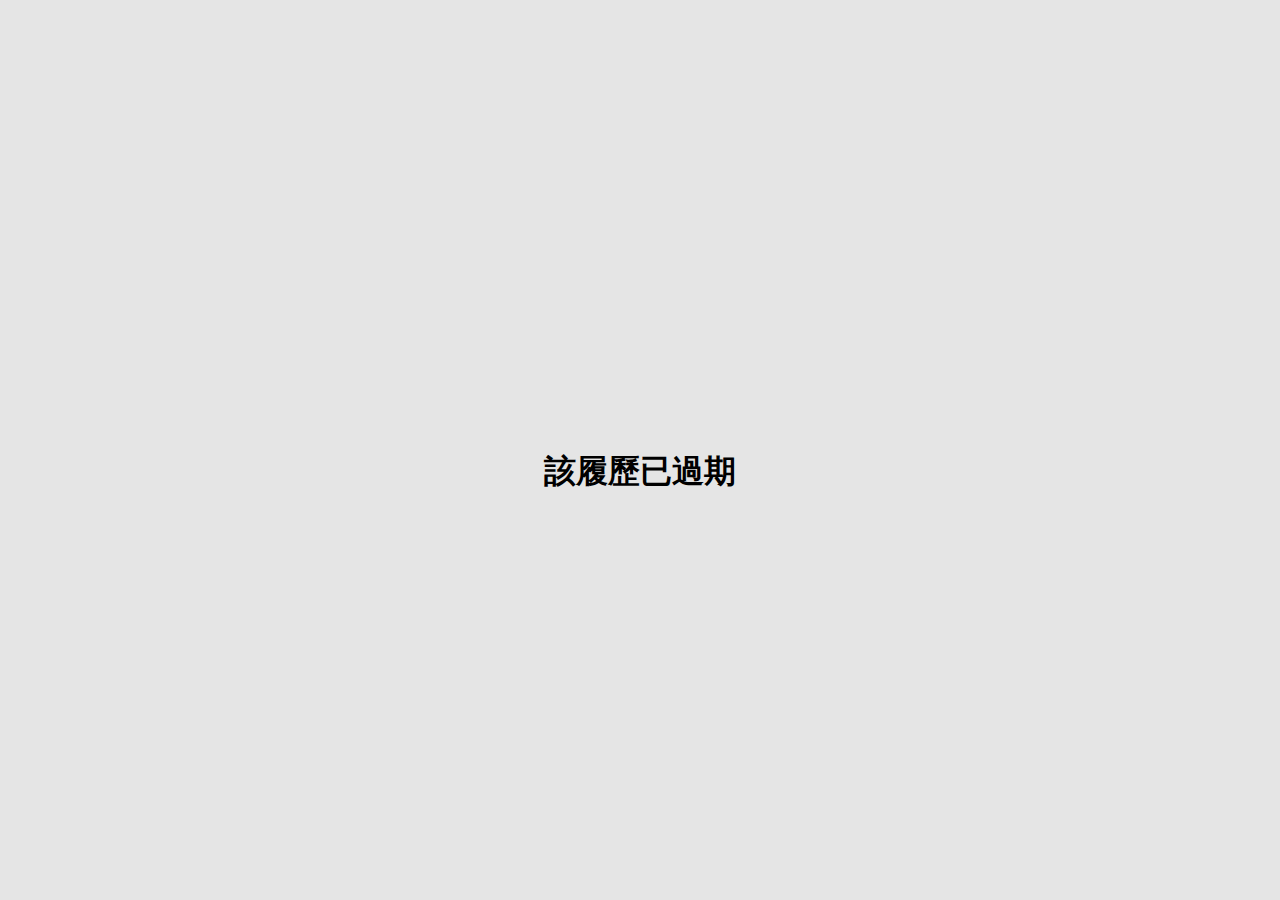
==== index.html @ 114c6b7b "Add files via upload" ====
<!DOCTYPE html>
<html lang="en">
<head>
    <meta charset="UTF-8">
    <meta http-equiv="X-UA-Compatible" content="IE=edge">
    <meta name="viewport" content="width=device-width, initial-scale=1.0">
    <title>該履歷已過期</title>
</head>
<body>
    <div style="position: fixed;width: 100vw;height: 100vh;top: 0;left: 0;background: #e5e5e5;"><h1 style="    position: absolute;
        width: 200px;
        text-align: center;
        top: calc(50% - 21px);
        left: calc(50% - 100px);">該履歷已過期</h1></div>
</body>
</html>
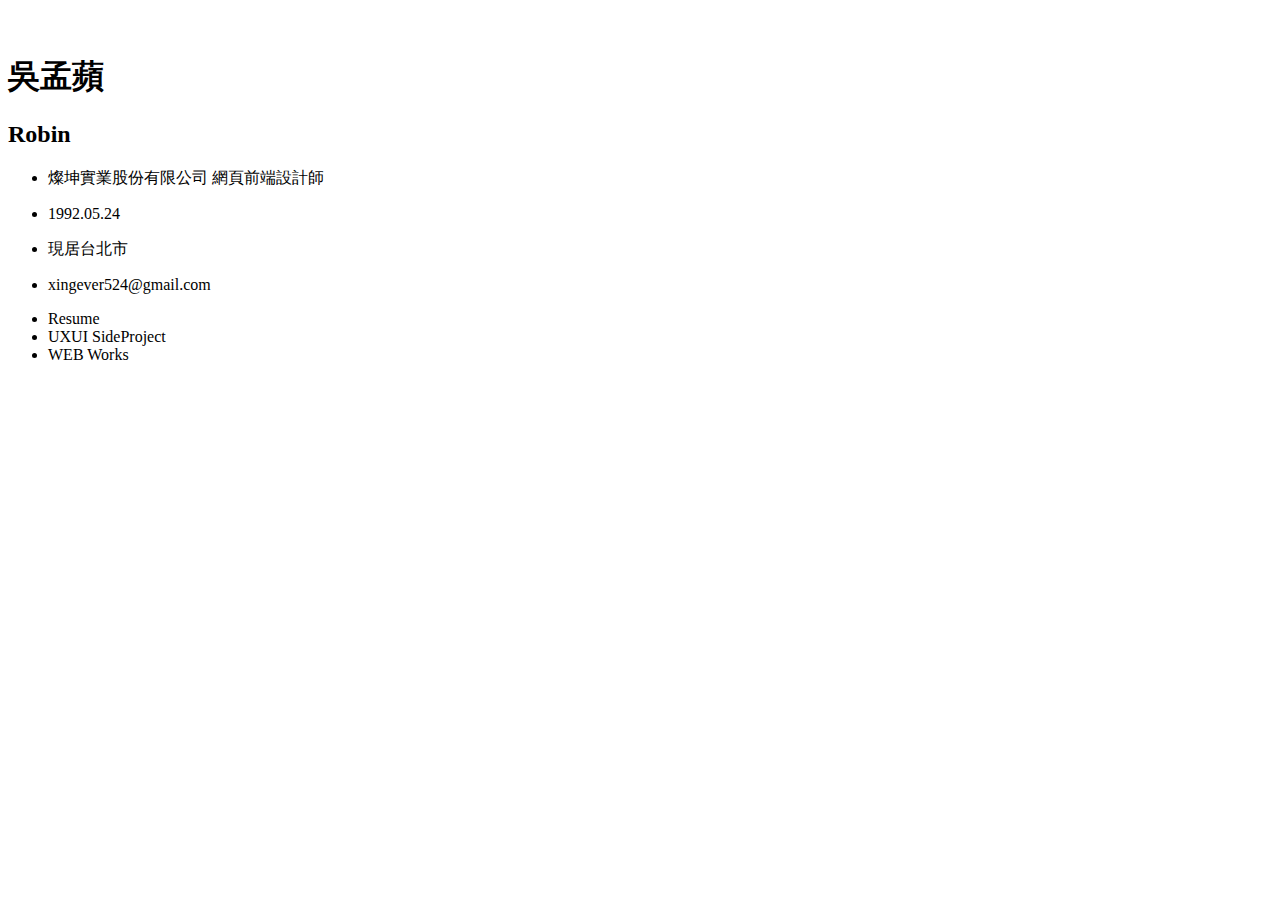
==== commit 9324a6b2: "Add files via upload" ====
--- a/index.html
+++ b/index.html
@@ -1,16 +1,341 @@
 <!DOCTYPE html>
 <html lang="en">
+
 <head>
     <meta charset="UTF-8">
-    <meta http-equiv="X-UA-Compatible" content="IE=edge">
     <meta name="viewport" content="width=device-width, initial-scale=1.0">
-    <title>該履歷已過期</title>
+    <meta http-equiv="X-UA-Compatible" content="ie=edge">
+    <meta name=”format-detection” content=”telephone=no”>
+    <script type="text/javascript" src="https://ajax.googleapis.com/ajax/libs/jquery/1.12.0/jquery.min.js"></script>
+    <script src="https://kit.fontawesome.com/2c6dd29bd1.js" crossorigin="anonymous"></script>
+    <link rel="stylesheet" href="vue-layout-index.css">
+    <title>吳孟蘋-Resume</title>
 </head>
+
 <body>
-    <div style="position: fixed;width: 100vw;height: 100vh;top: 0;left: 0;background: #e5e5e5;"><h1 style="    position: absolute;
-        width: 200px;
-        text-align: center;
-        top: calc(50% - 21px);
-        left: calc(50% - 100px);">該履歷已過期</h1></div>
+    <div id='app'>
+        <div class="event-inside">
+            <div class="content">
+                <div class="self-introduction">
+                    <div class="midwidth">
+                        <div class="mainCover">
+                            <p><img src="1.jpg" alt=""></p>
+                        </div>
+                        <div class="shortInfo">
+                            <h1>吳孟蘋</h1>
+                            <h2>Robin</h2>
+                            <ul>
+                                <li><p>燦坤實業股份有限公司 網頁前端設計師</p></li>
+                                <li><p>1992.05.24</p></li>
+                                <li><p>現居台北市</p></li>
+                                <li><p>xingever524@gmail.com</p></li>
+                            </ul>
+                        </div>
+                    </div>
+                </div>
+                <div class="top-bar">
+                    <div class="midwidth">
+                        <ul class="chooseBar">
+                            <li @click="flash"><router-link :to="{path:'/Resume'}">Resume</router-link></li>
+                            <li @click="flash"><router-link :to="{path:'/UXUI'}">UXUI SideProject</router-link></li>
+                            <li @click="flash"><router-link :to="{path:'/WEB'}">WEB Works</router-link></li>
+                        </ul>
+                    </div>
+                </div>
+                <div class="contents">
+                    <router-view></router-view>
+                </div>
+            </div>
+        </div>
+    </div>
+    <template id="thisisResume">
+        <div>
+            <div class="midwidth">
+                <div class="partOfthese">
+                    <ul>
+                        <li>
+                            <div class="bbox">
+                                
+                                <div class="indside">
+                                    <h3>Work expereinces</h3>
+                                    <ul>
+                                        <li>
+                                            <h4 class="company"><span><i class="fa-solid fa-briefcase"></i></span>燦坤實業股份有限公司</h4>
+                                            <h5>2019~ 網頁前端設計師/在職中</h5>
+                                            <ol>
+                                                <li>實體通路、電商檔期活動頁</li>
+                                                <li>EDM 格式維護</li>
+                                                <li>企業官方網站改版</li>
+                                                <li>部門後台系統提案</li>
+                                            </ol>
+                                        </li>
+                                        <li>
+                                            <h4 class="company"><span><i class="fa-solid fa-briefcase"></i></span>蘋果世界有限公司</h4>
+                                            <h5>2015-2019 前端工程師</h5>
+                                            <ol>
+                                                <li>形象網站:包含多語系網站</li>
+                                                <li>電子商務B2C網站</li>
+                                                <li>線上簽約系統</li>
+                                                <li>套版網站版型製作</li>
+                                                <li>結案維護及續約改版</li>
+                                            </ol>
+                                        </li>
+                                    </ul>
+                                </div>
+                                
+                                <div class="indside second">
+                                    
+                                    <ul>
+                                                           <li><h3>Skills</h3><div class="pie">
+                                            <img src="NBcharts-PIE.png" alt="">
+                                        </div></li>
+                                        <li>
+                                            <h3>Tools</h3>
+                                            <div class="">
+                                                <img src="Frame1.png" alt="">
+                                            </div>
+                                        </li>
+                                    </ul>
+                                    
+                                </div>
+                            </div>
+                        </li>
+                        <li>
+                            <div class="bbox">
+                                
+                                <div class="indside">
+                                    <h3>Education</h3>
+                                    <ul>
+                                        <li>
+                                            <h4 class="company"><span><i class="fa-solid fa-graduation-cap"></i></span>私立崑山科技大學</h4>
+                                            <h5>房地產與開發管理系</h5>
+                                            <ol>
+                                                <li>2011/09-2014/06</li>
+                                            </ol>
+                                        </li>
+                                        <li>
+                                            <h4 class="company"><span><i class="fa-solid fa-school-flag"></i></span>國立勤益科技大學</h4>
+                                            <h5>景觀設計學系</h5>
+                                            <ol>
+                                                <li>2010/09-2011/06</li>
+                                            </ol>
+                                        </li>
+                                        <li>
+                                            <h4 class="company"><span><i class="fa-solid fa-graduation-cap"></i></span>國立臺南大學附屬高級中學</h4>
+                                            <h5>營建科</h5>
+                                            <ol>
+                                                <li>2008/09-2010/06</li>
+                                            </ol>
+                                        </li>
+                                    </ul>
+
+                                </div>
+                                <div class="indside">
+                                    <h3>TOEIC</h3>
+                                    <ul>
+                                        <li>
+                                            <ol>
+                                                <li>2020/09</li>
+                                                <li>
+                                                    745
+                                                </li>
+                                            </ol>
+                                        </li>
+                                    </ul>
+
+                                </div>
+
+                                <div class="indside lear">
+                                    <h3>The Process of Learning</h3>
+                                    <ul>
+                                        <li>
+                                            <ol>
+                                                <li>2022/03</li>
+                                                <li>
+                                                    用戶經驗設計UX方法與介面設計UI實物培訓班
+                                                </li>
+                                            </ol>
+                                            <ol>
+                                                <li>2020/11-2021/09</li>
+                                                <li>
+                                                    壁球課
+                                                </li>
+                                            </ol>
+                                            <ol>
+                                                <li>
+                                                    2020/12
+                                                </li>
+                                                <li>
+                                                    軟體需求塑模與需求規格文件撰寫實務班
+                                                </li>
+                                            </ol>
+                                            <ol>
+                                                <li>
+                                                    2020/11
+                                                </li>
+                                                <li>
+                                                    軟體需求與系統分析實務班
+                                                </li>
+                                            </ol>
+                                            <ol>
+                                                <li>2019/11</li>
+                                                <li>高齡寵物照護課程</li>
+                                            </ol>
+                                            <ol>
+                                                <li>2019/05-2019/09</li>
+                                                <li>跨平台網頁程式設計班</li>
+                                            </ol>
+                                            <ol>
+                                                <li>
+                                                    2014/09-2015/04
+                                                </li>
+                                                <li>網頁設計師訓練班</li>
+                                            </ol>
+                                        </li>
+                                    </ul>
+                                </div>
+                            </div>
+                        </li>
+                    </ul>
+                    
+                </div>
+            </div>
+        </div>
+    </template>
+    <template id="thisisUXUI">
+        <div>
+            <div class="midwidth">
+                <ol class="bookmark">
+                    <li><p class="goTo1">主題探索</p></li>
+                    <li><p class="goTo2">前期研究</p></li>
+                    <li><p class="goTo3">概念提取</p></li>
+                    <li><p class="goTo4">設計階段</p></li>
+                </ol>
+    
+                <div class="ahrefstep1"><img src="uxui/1.png" alt=""></div>
+                <div><img src="uxui/2.png" alt=""></div>
+                <div><img src="uxui/3.png" alt=""></div>
+                <div class="ahrefstep2"><img src="uxui/4.png" alt=""></div>
+                <div><img src="uxui/5.png" alt=""></div>
+                <div><img src="uxui/6.png" alt=""></div>
+                <div><img src="uxui/7.png" alt=""></div>
+                <div><img src="uxui/8.png" alt=""></div>
+                <div class="ahrefstep3"><img src="uxui/9.png" alt=""></div>
+                <div><img src="uxui/10.png" alt=""></div>
+                <div><img src="uxui/11.png" alt=""></div>
+                <div><img src="uxui/12.png" alt=""></div>
+                <div class="ahrefstep4"><img src="uxui/13.png" alt=""></div>
+                <div><img src="uxui/14.png" alt=""></div>
+                <div><img src="uxui/15.png" alt=""></div>
+                <div class="gifbox"><img src="uxui/16.png" alt="">
+                    <span id="opendd"><i class="fa-solid fa-circle-play"></i></span>
+                    <b class="closegifplay"><i class="fa-solid fa-xmark"></i></b>
+                    <div class="gifplay">
+                    </div>
+                </div>
+                <div><img src="uxui/17.png" alt=""></div>
+                <div><img src="uxui/18.png" alt=""></div>
+                <div><img src="uxui/19.png" alt=""></div>
+                <div><img src="uxui/20.png" alt=""></div>
+            </div>
+        </div>
+    </template>
+    <template id="thisisWeb">
+        <div>
+            <div class="midwidth">
+                <div class="worklist">
+                    <div class="boz">
+                        <div class="cover">
+                            <img src="web/4.jpg" alt="">
+                        </div>
+                        <div class="info">
+                            <h3>
+                                <b>燦坤新服務性商品活動頁</b>
+                            </h3>
+                            <p class="incharge">
+                                <span><i class="fa-solid fa-briefcase"></i></span> Front-end design
+                            </p>
+                            <p class="date">
+                                <span><i class="fa-solid fa-calendar-day"></i></span> 2022/03
+                            </p>
+                            <p class="link">
+                                <a href="https://events.tk3c.com/events_net/events_net/bobeecare_2022/index2.html" target="_blank"><i class="fa-solid fa-link"></i> 前往頁面</a>
+                            </p>
+
+                        </div>
+
+                    </div>
+                    <div class="boz">
+                        <div class="cover">
+                            <img src="web/1.jpg" alt="">
+                        </div>
+                        <div class="info">
+                            <h3>
+                                <b>燦坤門市檔期活動頁</b>
+                            </h3>
+                            <p class="incharge">
+                                <span><i class="fa-solid fa-briefcase"></i></span> Front-end design
+                            </p>
+                            <p class="date">
+                                <span><i class="fa-solid fa-calendar-day"></i></span> 2022/01
+                            </p>
+                            <p class="link">
+                                <a href="https://events.tk3c.com/events_net/events_net/tk3cvip_202201/index-pre.html" target="_blank"><i class="fa-solid fa-link"></i> 前往頁面</a>
+                            </p>
+    
+    
+                        </div>
+                    </div>
+                    <div class="boz">
+                        <div class="cover">
+                            <img src="web/2.png" alt="">
+                        </div>
+                        <div class="info">
+                            <h3>
+                                <b>燦坤電商檔期活動頁</b>
+                            </h3>
+                            <p class="incharge">
+                                <span><i class="fa-solid fa-briefcase"></i></span> Front-end design
+                            </p>
+                            <p class="date">
+                                <span><i class="fa-solid fa-calendar-day"></i></span> 2020/01
+                            </p>
+                            <p class="link">
+                                <a href="https://events.tk3c.com/events_net/events_net/202001tk3c_vip/" target="_blank"><i class="fa-solid fa-link"></i> 前往頁面</a>
+                            </p>
+    
+                        </div>
+                    </div>
+                    <div class="boz">
+                        <div class="cover">
+                            <img src="web/3.png" alt="">
+                        </div>
+                        <div class="info">
+                            <h3>
+                                <b>成功大學醫學院附設醫院小兒部</b>
+                            </h3>
+                            <p class="incharge">
+                                <span><i class="fa-solid fa-briefcase"></i></span> Front-end design
+                            </p>
+                            <p class="date">
+                                <span><i class="fa-solid fa-calendar-day"></i></span> 2017/07-2017/10
+                            </p>
+                            <p class="link">
+                                <a href="https://xn--f5qt4q1pcv5i2k7ax53ao5g.i-web.com.tw/" target="_blank"><i class="fa-solid fa-link"></i> 前往網站</a>
+                            </p>
+    
+                        </div>
+                    </div>
+                </div>    
+            </div>
+        </div>
+    </template>
+
+    <script src="https://cdn.jsdelivr.net/npm/vue@2.6.14/dist/vue.js"></script>
+    <script src="https://cdnjs.cloudflare.com/ajax/libs/vue-router/3.0.1/vue-router.js"></script>
+    <script src="https://unpkg.com/axios/dist/axios.min.js"></script>
+    <script src="https://unpkg.com/masonry-layout@4/dist/masonry.pkgd.min.js"></script>
+    <script src="fixedTopBar.js"></script> 
 </body>
+
 </html>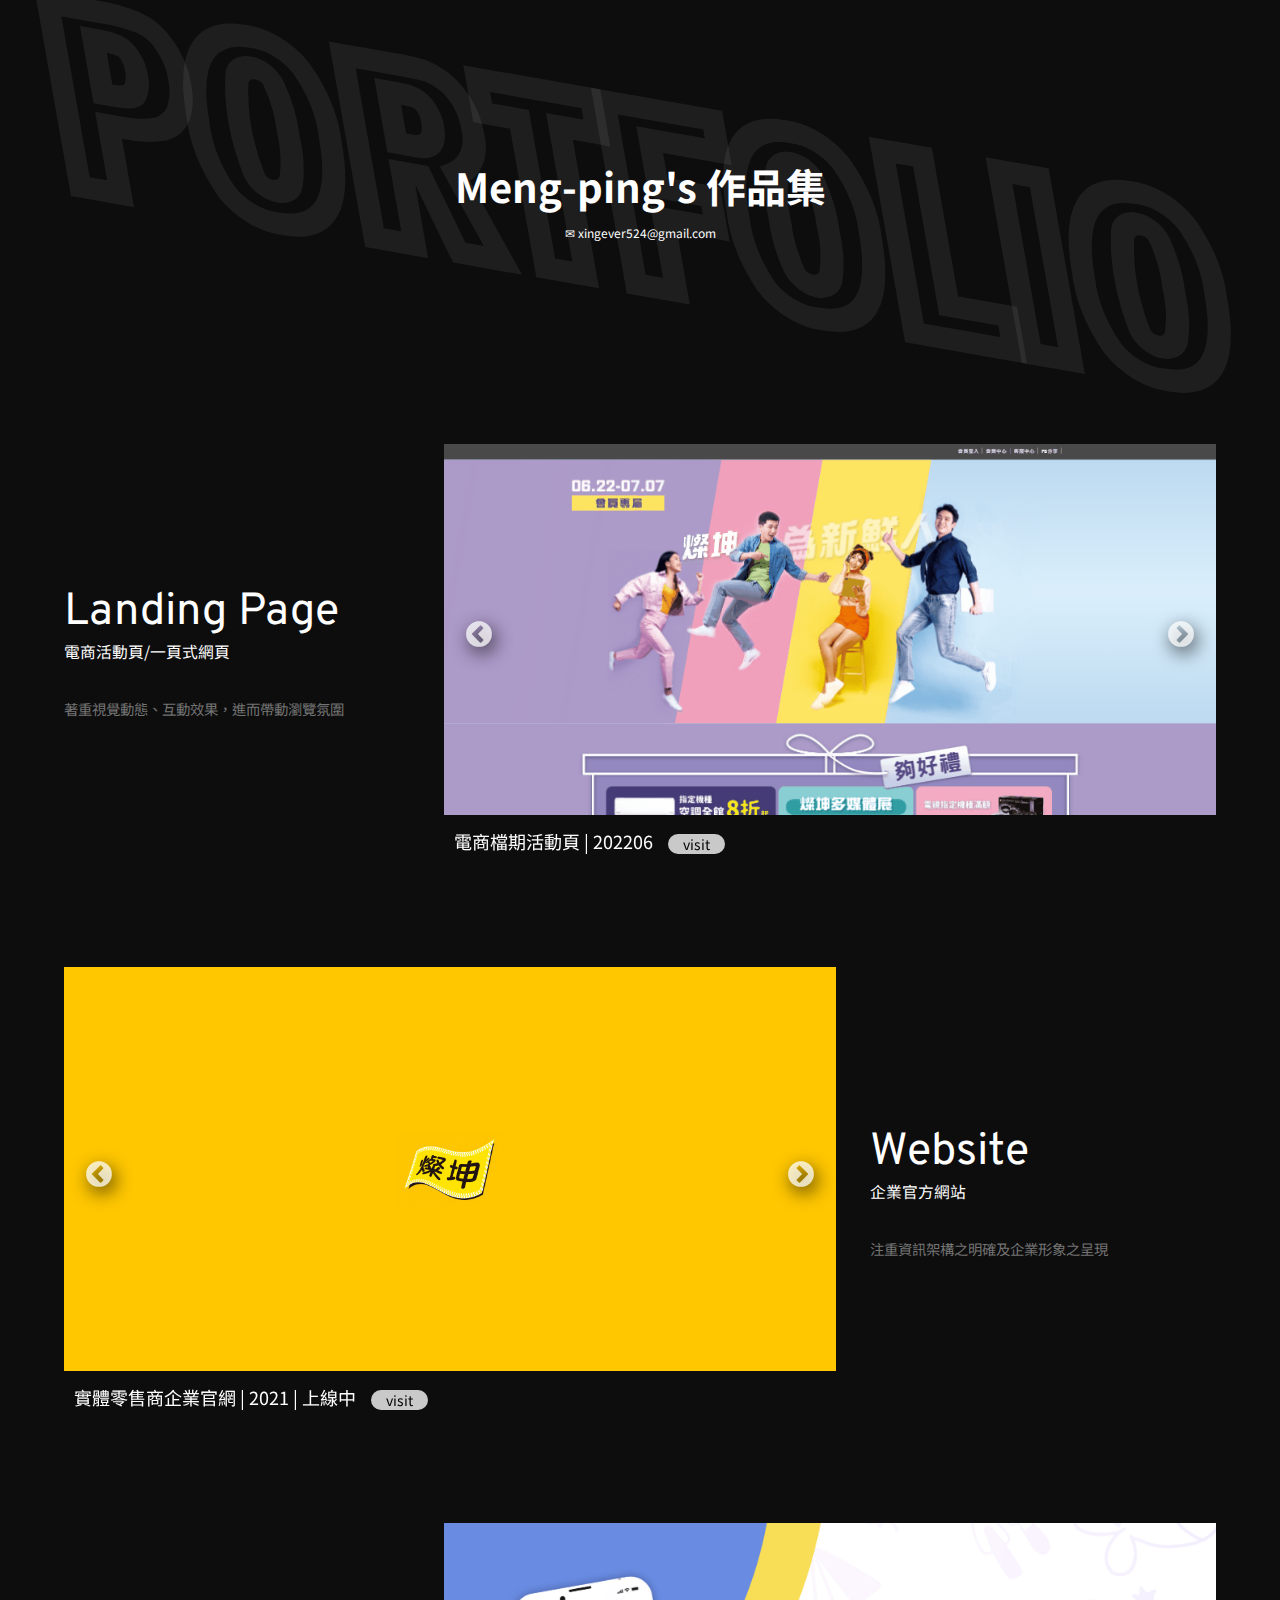
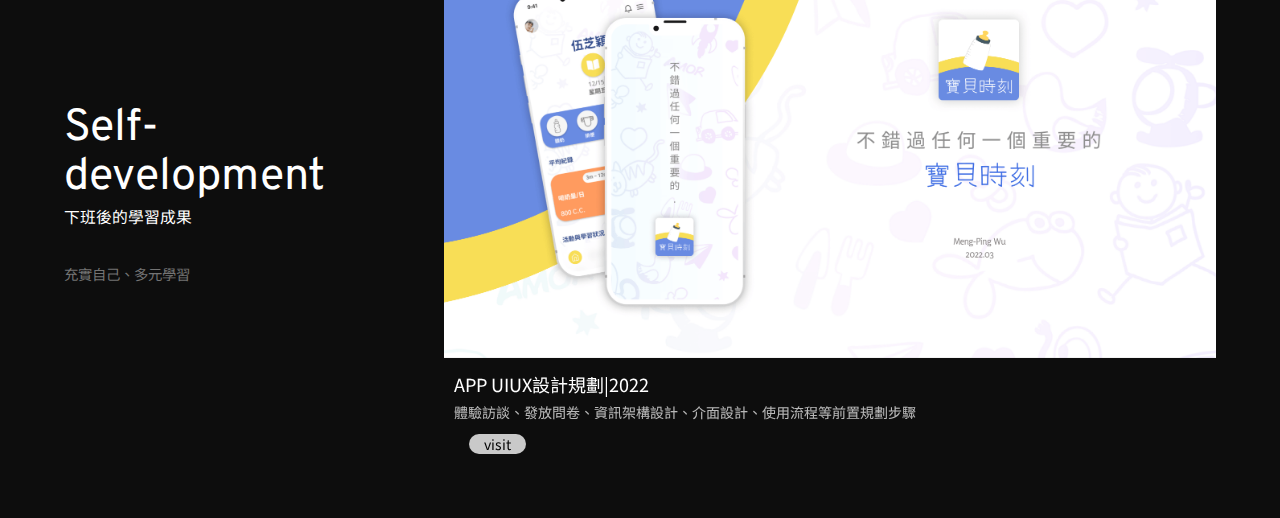
==== commit 3fee6025: "Add files via upload" ====
--- a/index.html
+++ b/index.html
@@ -3,339 +3,152 @@
 
 <head>
     <meta charset="UTF-8">
+    <meta http-equiv="X-UA-Compatible" content="IE=edge">
     <meta name="viewport" content="width=device-width, initial-scale=1.0">
-    <meta http-equiv="X-UA-Compatible" content="ie=edge">
-    <meta name=”format-detection” content=”telephone=no”>
+    <meta name="robots" content="noindex">
+    <title>吳孟蘋作品集</title>
     <script type="text/javascript" src="https://ajax.googleapis.com/ajax/libs/jquery/1.12.0/jquery.min.js"></script>
-    <script src="https://kit.fontawesome.com/2c6dd29bd1.js" crossorigin="anonymous"></script>
-    <link rel="stylesheet" href="vue-layout-index.css">
-    <title>吳孟蘋-Resume</title>
+    <link href="slick/slick.css" rel="stylesheet" type="text/css" />
+    <link href="slick/slick-theme.css" rel="stylesheet" type="text/css" />
+    <link rel="stylesheet" href="css.css">
+    <script type="text/javascript" src="slick/slick.min.js"></script>
 </head>
 
 <body>
-    <div id='app'>
-        <div class="event-inside">
-            <div class="content">
-                <div class="self-introduction">
-                    <div class="midwidth">
-                        <div class="mainCover">
-                            <p><img src="1.jpg" alt=""></p>
-                        </div>
-                        <div class="shortInfo">
-                            <h1>吳孟蘋</h1>
-                            <h2>Robin</h2>
-                            <ul>
-                                <li><p>燦坤實業股份有限公司 網頁前端設計師</p></li>
-                                <li><p>1992.05.24</p></li>
-                                <li><p>現居台北市</p></li>
-                                <li><p>xingever524@gmail.com</p></li>
-                            </ul>
+    <div class="wrapper">
+        <div class="top">
+            <div class="centerWidth">
+                <h1>
+                    <svg id="portfolio" data-name="portfolio" xmlns="http://www.w3.org/2000/svg" viewBox="0 0 50.41 8.24"><title>portfolio</title><path d="M408.24,800.62h2.31a6.1,6.1,0,0,1,1.62.17,1.73,1.73,0,0,1,1,.8,2.8,2.8,0,0,1,.39,1.53,3,3,0,0,1-.31,1.45,1.86,1.86,0,0,1-.88.83,4.32,4.32,0,0,1-1.72.26H410v3h-1.76Zm1.76,1.29v2.38h.55c.48,0,.79-.12.92-.34a1.6,1.6,0,0,0,.21-.87,1.44,1.44,0,0,0-.16-.73.75.75,0,0,0-.37-.36,1.93,1.93,0,0,0-.6-.08Z" transform="translate(-408.24 -800.49)"/><path d="M419.9,804.61q0,4.13-2.9,4.13a2.49,2.49,0,0,1-2.18-1,5.37,5.37,0,0,1-.73-3.08c0-2.74,1-4.12,2.9-4.12a2.48,2.48,0,0,1,2.16,1A5.2,5.2,0,0,1,419.9,804.61Zm-1.85,0a5.86,5.86,0,0,0-.26-2.15.82.82,0,0,0-.8-.54.84.84,0,0,0-.8.54,9.33,9.33,0,0,0,0,4.29.84.84,0,0,0,.8.56.85.85,0,0,0,.8-.53A5.92,5.92,0,0,0,418.05,804.61Z" transform="translate(-408.24 -800.49)"/><path d="M421.12,800.62h2.52a8,8,0,0,1,1.12.06,1.94,1.94,0,0,1,.79.37,2,2,0,0,1,.62.81,2.81,2.81,0,0,1,.23,1.15,2.2,2.2,0,0,1-1.13,2.11l1.47,3.5h-1.91l-1.07-3.17h-.88v3.17h-1.76Zm1.76,1.29v2.25h.77c.69,0,1-.39,1-1.16a1.28,1.28,0,0,0-.15-.65.84.84,0,0,0-.35-.35,1.58,1.58,0,0,0-.6-.09Z" transform="translate(-408.24 -800.49)"/><path d="M427,800.62h5v1.5h-1.64v6.5h-1.75v-6.5H427Z" transform="translate(-408.24 -800.49)"/><path d="M432.59,800.62h4.74V802h-3v2.09h2.3v1.37h-2.3v3.17h-1.76Z" transform="translate(-408.24 -800.49)"/><path d="M443.53,804.61q0,4.13-2.9,4.13a2.49,2.49,0,0,1-2.18-1,5.45,5.45,0,0,1-.73-3.08c0-2.74,1-4.12,2.9-4.12a2.48,2.48,0,0,1,2.16,1A5.2,5.2,0,0,1,443.53,804.61Zm-1.85,0a5.86,5.86,0,0,0-.26-2.15.86.86,0,0,0-1.59,0,5.86,5.86,0,0,0-.26,2.15,6.18,6.18,0,0,0,.25,2.14.86.86,0,0,0,1.6,0A5.92,5.92,0,0,0,441.68,804.61Z" transform="translate(-408.24 -800.49)"/><path d="M444.75,800.62h1.76v6.5h2.58v1.5h-4.34Z" transform="translate(-408.24 -800.49)"/><path d="M449.86,800.62h1.76v8h-1.76Z" transform="translate(-408.24 -800.49)"/><path d="M458.65,804.61q0,4.13-2.9,4.13a2.47,2.47,0,0,1-2.17-1,5.36,5.36,0,0,1-.74-3.08c0-2.74,1-4.12,2.91-4.12a2.51,2.51,0,0,1,2.16,1A5.28,5.28,0,0,1,458.65,804.61Zm-1.85,0a5.93,5.93,0,0,0-.25-2.15.84.84,0,0,0-.8-.54.83.83,0,0,0-.8.54,9.33,9.33,0,0,0,0,4.29.85.85,0,0,0,1.59,0A5.92,5.92,0,0,0,456.8,804.61Z" transform="translate(-408.24 -800.49)"/></svg>
+                </h1>
+                <h2>Meng-ping's 作品集<span>✉ xingever524@gmail.com</span>
+                </h2>
+            </div>
+        </div>
+        <div class="works">
+            <section>
+                <div class="centerWidth">
+                    <div class="left">
+                        <h2>
+                            Landing Page
+                            <span>電商活動頁/一頁式網頁</span>
+                        </h2>
+                        <h3>著重視覺動態、互動效果，進而帶動瀏覽氛圍</h3>
+                    </div>
+                    <div class="right">
+                        <div class="inside">
+                            <div class="showshoe">
+                                <div>
+                                    <div class="box">
+                                        <p><img src="screenshot/20220622.gif" alt=""></p>
+                                        <p><a href="https://events.tk3c.com/events_net/events_net/new2022_graduate06/index2.html" target="_blank">電商檔期活動頁 | 202206</a></p>
+                                    </div>
+                                </div>
+                                <div>
+                                    <div class="box">
+                                        <p><img src="screenshot/20220707.gif" alt="https://events.tk3c.com/events_net/events_net/202207-kcoin/index-pre.html" target="_blank"></p>
+                                        <p><a href="">行銷活動 Landing Page | 202207</a></p>
+                                    </div>
+                                </div>
+                                <div>
+                                    <div class="box">
+                                        <p><img src="screenshot/20220715.gif" alt=""></p>
+                                        <p><a href="https://events.tk3c.com/events_net/tk3c_creditcard/index.html" target="_blank">行銷活動 Landing Page | 202207</a></p>
+                                    </div>
+                                </div>
+                                <div>
+                                    <div class="box">
+                                        <p><img src="screenshot/20220801.gif" alt=""></p>
+                                        <p><a href="https://events.tk3c.com/events_net/events_net/eeb48578psoberac/zrMX9du6/index-pre2.html" target="_blank">電商檔期活動頁 | 202207</a></p>
+                                    </div>
+                                </div>
+                                <div>
+                                    <div class="box">
+                                        <p><img src="screenshot/20220815.gif" alt=""></p>
+                                        <p><a href="https://events.tk3c.com/events_net/events_net/ji4858u7pshang/DP3C44dA/index-pre2.html" target="_blank">電商檔期活動頁 | 202208</a></p>
+                                    </div>
+                                </div>
+                            </div>
                         </div>
                     </div>
                 </div>
-                <div class="top-bar">
-                    <div class="midwidth">
-                        <ul class="chooseBar">
-                            <li @click="flash"><router-link :to="{path:'/Resume'}">Resume</router-link></li>
-                            <li @click="flash"><router-link :to="{path:'/UXUI'}">UXUI SideProject</router-link></li>
-                            <li @click="flash"><router-link :to="{path:'/WEB'}">WEB Works</router-link></li>
-                        </ul>
+            </section>
+            <section>
+                <div class="centerWidth">
+                    <div class="left">
+                        <h2>
+                            Website
+                            <span>企業官方網站</span>
+                        </h2>
+                        <h3>注重資訊架構之明確及企業形象之呈現</h3>
+                    </div>
+                    <div class="right">
+                        <div class="inside">
+                            <div class="inside">
+                                <div class="showshoe">
+                                    <div>
+                                        <div class="box">
+                                            <p><img src="screenshot/tkc.jpg" alt=""></p>
+                                            <p><a href="https://www.tsannkuen.com/" target="_blank">實體零售商企業官網 | 2021 | 上線中</a></p>
+                                        </div>
+                                    </div>
+                                    <div>
+                                        <div class="box">
+                                            <p><img src="screenshot/tkc3.jpg" alt=""></p>
+                                            <p><a href="https://allseasons.com.tw/" target="_blank">房地產代銷商網站 | 2018 | 上線中</a></p>
+                                        </div>
+                                    </div>
+                                    <div>
+                                        <div class="box">
+                                            <p><img src="screenshot/tkc2.jpg" alt=""></p>
+                                            <p><a href="http://ped.hosp.ncku.edu.tw/" target="_blank">醫院小兒科網站 | 2017 | 上線中</a></p>
+                                        </div>
+                                    </div>
+                                </div>
+                            </div>
+                        </div>
                     </div>
                 </div>
-                <div class="contents">
-                    <router-view></router-view>
+            </section>
+            <section>
+                <div class="centerWidth">
+                    <div class="left">
+                        <h2>
+                            Self-development
+                            <span>下班後的學習成果</span>
+                        </h2>
+                        <h3>充實自己、多元學習</h3>
+                    </div>
+                    <div class="right">
+                        <div class="inside">
+                            
+                            <div class="showshoe">
+                                <div>
+                                    <div class="box">
+                                        <p><img src="uxui/1.png" alt=""></p>
+                                        <p><a href="" target="_blank">APP UIUX設計規劃|2022<span>體驗訪談、發放問卷、資訊架構設計、介面設計、使用流程等前置規劃步驟</span></a>
+                                        </p>
+                                    </div>
+                                </div>
+                            </div>
+                        </div>
+                    </div>
                 </div>
-            </div>
+            </section>
         </div>
     </div>
-    <template id="thisisResume">
-        <div>
-            <div class="midwidth">
-                <div class="partOfthese">
-                    <ul>
-                        <li>
-                            <div class="bbox">
-                                
-                                <div class="indside">
-                                    <h3>Work expereinces</h3>
-                                    <ul>
-                                        <li>
-                                            <h4 class="company"><span><i class="fa-solid fa-briefcase"></i></span>燦坤實業股份有限公司</h4>
-                                            <h5>2019~ 網頁前端設計師/在職中</h5>
-                                            <ol>
-                                                <li>實體通路、電商檔期活動頁</li>
-                                                <li>EDM 格式維護</li>
-                                                <li>企業官方網站改版</li>
-                                                <li>部門後台系統提案</li>
-                                            </ol>
-                                        </li>
-                                        <li>
-                                            <h4 class="company"><span><i class="fa-solid fa-briefcase"></i></span>蘋果世界有限公司</h4>
-                                            <h5>2015-2019 前端工程師</h5>
-                                            <ol>
-                                                <li>形象網站:包含多語系網站</li>
-                                                <li>電子商務B2C網站</li>
-                                                <li>線上簽約系統</li>
-                                                <li>套版網站版型製作</li>
-                                                <li>結案維護及續約改版</li>
-                                            </ol>
-                                        </li>
-                                    </ul>
-                                </div>
-                                
-                                <div class="indside second">
-                                    
-                                    <ul>
-                                                           <li><h3>Skills</h3><div class="pie">
-                                            <img src="NBcharts-PIE.png" alt="">
-                                        </div></li>
-                                        <li>
-                                            <h3>Tools</h3>
-                                            <div class="">
-                                                <img src="Frame1.png" alt="">
-                                            </div>
-                                        </li>
-                                    </ul>
-                                    
-                                </div>
-                            </div>
-                        </li>
-                        <li>
-                            <div class="bbox">
-                                
-                                <div class="indside">
-                                    <h3>Education</h3>
-                                    <ul>
-                                        <li>
-                                            <h4 class="company"><span><i class="fa-solid fa-graduation-cap"></i></span>私立崑山科技大學</h4>
-                                            <h5>房地產與開發管理系</h5>
-                                            <ol>
-                                                <li>2011/09-2014/06</li>
-                                            </ol>
-                                        </li>
-                                        <li>
-                                            <h4 class="company"><span><i class="fa-solid fa-school-flag"></i></span>國立勤益科技大學</h4>
-                                            <h5>景觀設計學系</h5>
-                                            <ol>
-                                                <li>2010/09-2011/06</li>
-                                            </ol>
-                                        </li>
-                                        <li>
-                                            <h4 class="company"><span><i class="fa-solid fa-graduation-cap"></i></span>國立臺南大學附屬高級中學</h4>
-                                            <h5>營建科</h5>
-                                            <ol>
-                                                <li>2008/09-2010/06</li>
-                                            </ol>
-                                        </li>
-                                    </ul>
-
-                                </div>
-                                <div class="indside">
-                                    <h3>TOEIC</h3>
-                                    <ul>
-                                        <li>
-                                            <ol>
-                                                <li>2020/09</li>
-                                                <li>
-                                                    745
-                                                </li>
-                                            </ol>
-                                        </li>
-                                    </ul>
-
-                                </div>
-
-                                <div class="indside lear">
-                                    <h3>The Process of Learning</h3>
-                                    <ul>
-                                        <li>
-                                            <ol>
-                                                <li>2022/03</li>
-                                                <li>
-                                                    用戶經驗設計UX方法與介面設計UI實物培訓班
-                                                </li>
-                                            </ol>
-                                            <ol>
-                                                <li>2020/11-2021/09</li>
-                                                <li>
-                                                    壁球課
-                                                </li>
-                                            </ol>
-                                            <ol>
-                                                <li>
-                                                    2020/12
-                                                </li>
-                                                <li>
-                                                    軟體需求塑模與需求規格文件撰寫實務班
-                                                </li>
-                                            </ol>
-                                            <ol>
-                                                <li>
-                                                    2020/11
-                                                </li>
-                                                <li>
-                                                    軟體需求與系統分析實務班
-                                                </li>
-                                            </ol>
-                                            <ol>
-                                                <li>2019/11</li>
-                                                <li>高齡寵物照護課程</li>
-                                            </ol>
-                                            <ol>
-                                                <li>2019/05-2019/09</li>
-                                                <li>跨平台網頁程式設計班</li>
-                                            </ol>
-                                            <ol>
-                                                <li>
-                                                    2014/09-2015/04
-                                                </li>
-                                                <li>網頁設計師訓練班</li>
-                                            </ol>
-                                        </li>
-                                    </ul>
-                                </div>
-                            </div>
-                        </li>
-                    </ul>
-                    
-                </div>
-            </div>
-        </div>
-    </template>
-    <template id="thisisUXUI">
-        <div>
-            <div class="midwidth">
-                <ol class="bookmark">
-                    <li><p class="goTo1">主題探索</p></li>
-                    <li><p class="goTo2">前期研究</p></li>
-                    <li><p class="goTo3">概念提取</p></li>
-                    <li><p class="goTo4">設計階段</p></li>
-                </ol>
-    
-                <div class="ahrefstep1"><img src="uxui/1.png" alt=""></div>
-                <div><img src="uxui/2.png" alt=""></div>
-                <div><img src="uxui/3.png" alt=""></div>
-                <div class="ahrefstep2"><img src="uxui/4.png" alt=""></div>
-                <div><img src="uxui/5.png" alt=""></div>
-                <div><img src="uxui/6.png" alt=""></div>
-                <div><img src="uxui/7.png" alt=""></div>
-                <div><img src="uxui/8.png" alt=""></div>
-                <div class="ahrefstep3"><img src="uxui/9.png" alt=""></div>
-                <div><img src="uxui/10.png" alt=""></div>
-                <div><img src="uxui/11.png" alt=""></div>
-                <div><img src="uxui/12.png" alt=""></div>
-                <div class="ahrefstep4"><img src="uxui/13.png" alt=""></div>
-                <div><img src="uxui/14.png" alt=""></div>
-                <div><img src="uxui/15.png" alt=""></div>
-                <div class="gifbox"><img src="uxui/16.png" alt="">
-                    <span id="opendd"><i class="fa-solid fa-circle-play"></i></span>
-                    <b class="closegifplay"><i class="fa-solid fa-xmark"></i></b>
-                    <div class="gifplay">
-                    </div>
-                </div>
-                <div><img src="uxui/17.png" alt=""></div>
-                <div><img src="uxui/18.png" alt=""></div>
-                <div><img src="uxui/19.png" alt=""></div>
-                <div><img src="uxui/20.png" alt=""></div>
-            </div>
-        </div>
-    </template>
-    <template id="thisisWeb">
-        <div>
-            <div class="midwidth">
-                <div class="worklist">
-                    <div class="boz">
-                        <div class="cover">
-                            <img src="web/4.jpg" alt="">
-                        </div>
-                        <div class="info">
-                            <h3>
-                                <b>燦坤新服務性商品活動頁</b>
-                            </h3>
-                            <p class="incharge">
-                                <span><i class="fa-solid fa-briefcase"></i></span> Front-end design
-                            </p>
-                            <p class="date">
-                                <span><i class="fa-solid fa-calendar-day"></i></span> 2022/03
-                            </p>
-                            <p class="link">
-                                <a href="https://events.tk3c.com/events_net/events_net/bobeecare_2022/index2.html" target="_blank"><i class="fa-solid fa-link"></i> 前往頁面</a>
-                            </p>
-
-                        </div>
-
-                    </div>
-                    <div class="boz">
-                        <div class="cover">
-                            <img src="web/1.jpg" alt="">
-                        </div>
-                        <div class="info">
-                            <h3>
-                                <b>燦坤門市檔期活動頁</b>
-                            </h3>
-                            <p class="incharge">
-                                <span><i class="fa-solid fa-briefcase"></i></span> Front-end design
-                            </p>
-                            <p class="date">
-                                <span><i class="fa-solid fa-calendar-day"></i></span> 2022/01
-                            </p>
-                            <p class="link">
-                                <a href="https://events.tk3c.com/events_net/events_net/tk3cvip_202201/index-pre.html" target="_blank"><i class="fa-solid fa-link"></i> 前往頁面</a>
-                            </p>
-    
-    
-                        </div>
-                    </div>
-                    <div class="boz">
-                        <div class="cover">
-                            <img src="web/2.png" alt="">
-                        </div>
-                        <div class="info">
-                            <h3>
-                                <b>燦坤電商檔期活動頁</b>
-                            </h3>
-                            <p class="incharge">
-                                <span><i class="fa-solid fa-briefcase"></i></span> Front-end design
-                            </p>
-                            <p class="date">
-                                <span><i class="fa-solid fa-calendar-day"></i></span> 2020/01
-                            </p>
-                            <p class="link">
-                                <a href="https://events.tk3c.com/events_net/events_net/202001tk3c_vip/" target="_blank"><i class="fa-solid fa-link"></i> 前往頁面</a>
-                            </p>
-    
-                        </div>
-                    </div>
-                    <div class="boz">
-                        <div class="cover">
-                            <img src="web/3.png" alt="">
-                        </div>
-                        <div class="info">
-                            <h3>
-                                <b>成功大學醫學院附設醫院小兒部</b>
-                            </h3>
-                            <p class="incharge">
-                                <span><i class="fa-solid fa-briefcase"></i></span> Front-end design
-                            </p>
-                            <p class="date">
-                                <span><i class="fa-solid fa-calendar-day"></i></span> 2017/07-2017/10
-                            </p>
-                            <p class="link">
-                                <a href="https://xn--f5qt4q1pcv5i2k7ax53ao5g.i-web.com.tw/" target="_blank"><i class="fa-solid fa-link"></i> 前往網站</a>
-                            </p>
-    
-                        </div>
-                    </div>
-                </div>    
-            </div>
-        </div>
-    </template>
-
-    <script src="https://cdn.jsdelivr.net/npm/vue@2.6.14/dist/vue.js"></script>
-    <script src="https://cdnjs.cloudflare.com/ajax/libs/vue-router/3.0.1/vue-router.js"></script>
-    <script src="https://unpkg.com/axios/dist/axios.min.js"></script>
-    <script src="https://unpkg.com/masonry-layout@4/dist/masonry.pkgd.min.js"></script>
-    <script src="fixedTopBar.js"></script> 
+    <script>
+        $(document).ready(function () {
+            $('.showshoe').slick({
+                slidesToShow: 1,
+                slidesToScroll: 1,
+                autoplay: true,
+                autoplaySpeed: 3000,
+                arrows: true,
+                infinite: true,
+            });
+        });
+    </script>
 </body>
 
 </html>--- a/css.css
+++ b/css.css
@@ -0,0 +1,61 @@
+@import url(https://fonts.googleapis.com/css2?family=Overpass:ital,wght@1,500&display=swap);
+@import url(https://fonts.googleapis.com/css2?family=Noto+Sans+TC:wght@100;400;700&display=swap);
+a,abbr,acronym,address,applet,article,aside,audio,b,big,blockquote,body,canvas,caption,center,cite,code,dd,del,details,dfn,div,dl,dt,em,embed,fieldset,figcaption,figure,footer,form,h1,h2,h3,h4,h5,h6,header,hgroup,i,img,input,ins,kbd,label,legend,li,mark,menu,nav,object,ol,output,p,pre,q,ruby,s,samp,section,small,span,strike,strong,sub,summary,sup,table,tbody,td,textarea,tfoot,th,thead,time,tr,tt,u,ul,var,video{margin:0;padding:0;border:0;font-size:100%;font:inherit;font-weight:400;vertical-align:baseline;font-family:"Noto Sans TC","Lucida Grande",Arial,"Arial Narrow";font-size:18px;line-height:180%}
+html{margin:0;padding:0;border:0;font-size:100%;font:inherit;font-weight:400;vertical-align:baseline;font-family:"Noto Sans TC","Lucida Grande",Arial,"Arial Narrow";font-size:87px}
+body{position:relative;color:#fff;background:#0d0d0d}
+article,aside,details,figcaption,figure,footer,header,hgroup,menu,nav,section{display:block}
+li,ol,ul{list-style:none}
+blockquote,q{quotes:none}
+blockquote:after,blockquote:before,q:after,q:before{content:'';content:none}
+table{border-collapse:collapse;border-spacing:0}
+td,th{vertical-align:middle}
+a{outline:0;color:#000;text-decoration:none;-webkit-backface-visibility:hidden}
+a:focus{outline:0}
+input:focus,select:focus,textarea:focus{outline:-webkit-focus-ring-color auto 0}
+img{max-width:100%;display:block}
+.centerWidth{width:1200px;margin:0 auto}
+.top{position:relative}
+h1{text-align:center;position:relative;position:absolute;top:0;left:0;height:100%;width:100%}
+.top h1 svg{width:90%;margin:0 auto;overflow:visible;transform:skew(10deg,10deg);transform-origin:0 50%}
+.top h1 path{stroke-width:1px;stroke:#ffffff12;fill:rgba(0,0,0,0);animation:lineMove2 8s ease-out infinite}
+@keyframes lineMove2{
+0%{stroke-dasharray:0,32}
+20%{stroke-dasharray:0,32}
+40%{stroke-dasharray:32,32;fill:rgb(72 72 72 / 0%);opacity:1}
+60%{stroke-dasharray:32,32;fill:rgb(48 48 48 / 0%);opacity:0}
+80%{stroke-dasharray:32,32;fill:rgb(48 48 48 / 0%);opacity:1}
+100%{stroke-dasharray:32,32;fill:rgb(48 48 48 / 0%);opacity:0}
+}
+.top h2{text-align:center;font-size:40px;padding:150px 0;font-weight:700}
+.top h2 span{font-size:12px;display:block;text-align:center;font-weight:lighter}
+.works section{padding:50px 0}
+.works section .centerWidth{display:flex;flex-wrap:nowrap;justify-content:space-between;align-items:center}
+.works section .centerWidth .left{width:30%}
+.works section .centerWidth .right{width:67%}
+.works section .centerWidth .left h2{font-family:Overpass,sans-serif;font-size:2.5em;line-height:110%}
+.works section .centerWidth .left h2 span{display:block;font-size:.35em;font-family:"Noto Sans TC"}
+.works section .centerWidth .left h3{color:#747474;font-size:.8em;margin-top:30px;font-weight:400}
+.works section .centerWidth .right .box p a{display:block;color:#fff;padding:10px;transition:all .2s linear;position:relative}
+.works section .centerWidth .right .box p a:after{content:'visit';display:inline-block;font-size:14px;background:#e1e1e1e3;border-radius:20px;padding:3px 15px;color:#000;line-height:100%;transition:all .2s linear;margin-left:15px;vertical-align:middle}
+.works section .centerWidth .right .box p a:hover:after{background:#c1e1da}
+.works section .centerWidth .right .box p span{font-size:14px;color:#ffffffb5;display:block}
+.works section:nth-child(2) .centerWidth .right{order:1}
+.works section:nth-child(2) .centerWidth .left{order:2}
+.works section .slick-prev{left:25px;z-index:2;transform:scale(1.5);top:calc(50% - 30px);filter:drop-shadow(2px 4px 6px #000)}
+.works section .slick-next{right:25px;z-index:2;top:calc(50% - 30px);transform:scale(1.5);filter:drop-shadow(2px 4px 6px #000)}
+@media screen and (max-width:1366px){
+.centerWidth{width:90%}
+}
+@media screen and (max-width:768px){
+.centerWidth{width:calc(100% - 20px)}
+.works section .centerWidth{display:block}
+.works section .centerWidth .left{width:100%}
+.works section .centerWidth .right{width:100%}
+.works section .centerWidth .left h3{margin-top:0;margin-bottom:20px;text-align:center}
+.works section .centerWidth .left h2{text-align:center}
+.top h2{font-size:30px;padding:100px 0}
+.works{background:#ffffff1a}
+h1{display:flex;flex-wrap:nowrap;align-items:center}
+.top h1 svg{transform-origin:50%}
+.top h2 span{font-size:.3em}
+}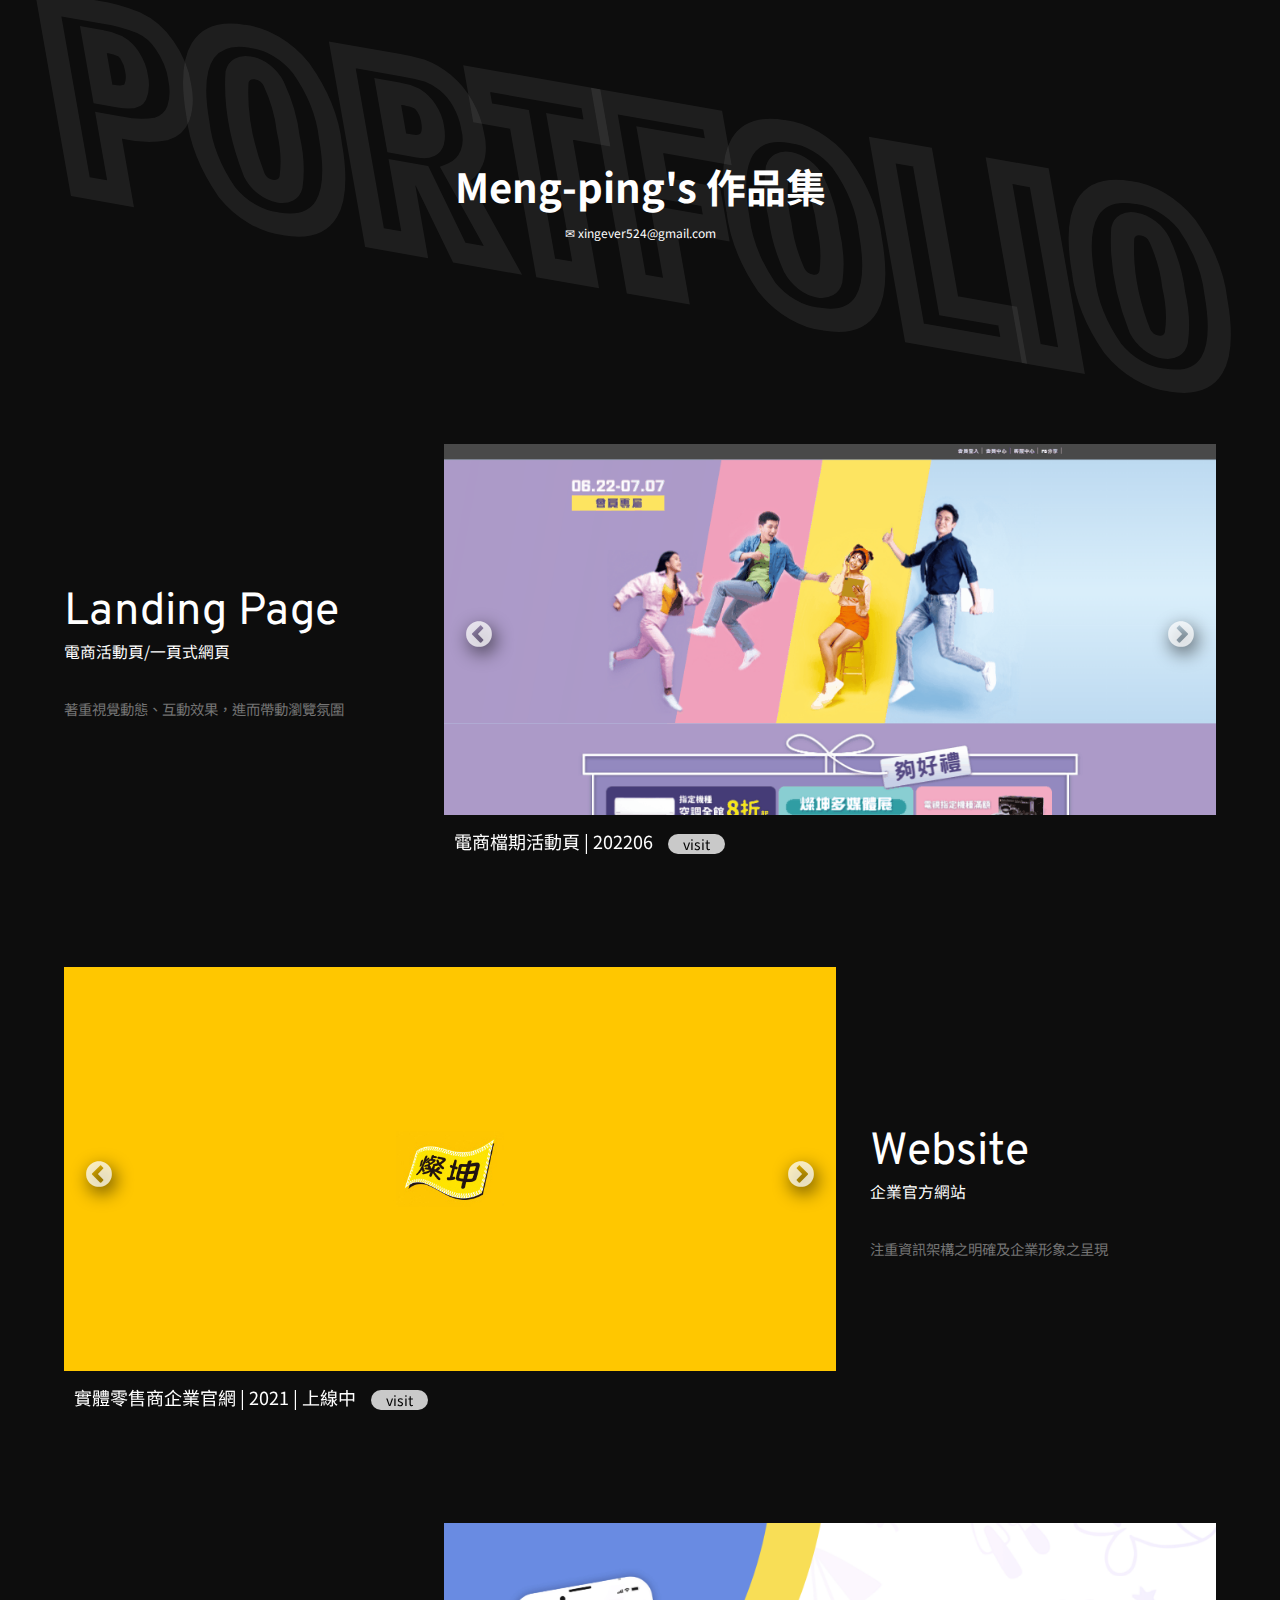
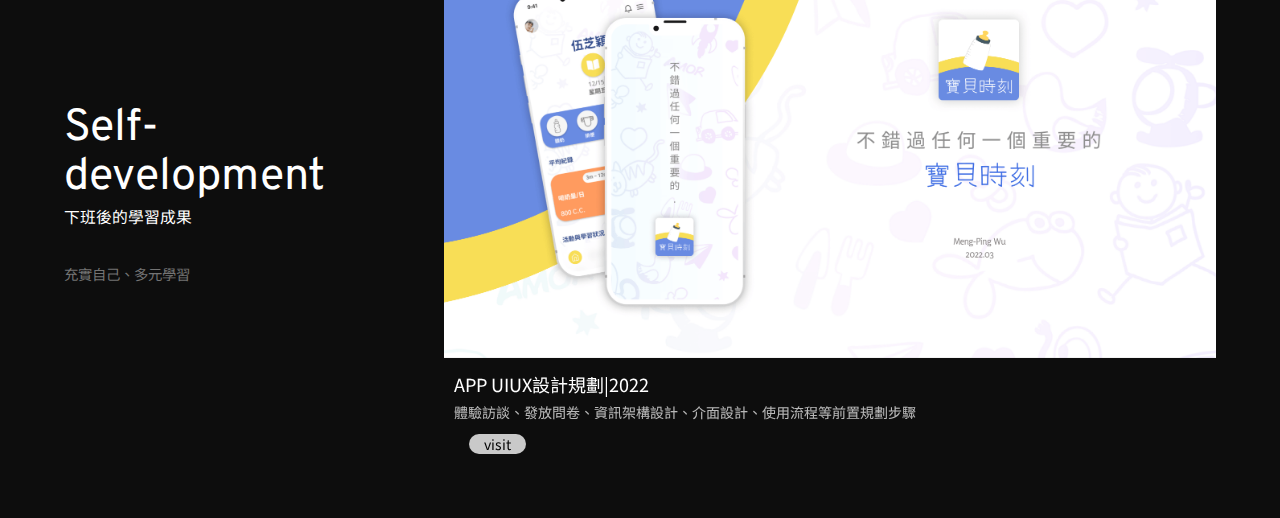
==== commit da0b74b0: "Add files via upload" ====
--- a/index.html
+++ b/index.html
@@ -19,7 +19,30 @@
         <div class="top">
             <div class="centerWidth">
                 <h1>
-                    <svg id="portfolio" data-name="portfolio" xmlns="http://www.w3.org/2000/svg" viewBox="0 0 50.41 8.24"><title>portfolio</title><path d="M408.24,800.62h2.31a6.1,6.1,0,0,1,1.62.17,1.73,1.73,0,0,1,1,.8,2.8,2.8,0,0,1,.39,1.53,3,3,0,0,1-.31,1.45,1.86,1.86,0,0,1-.88.83,4.32,4.32,0,0,1-1.72.26H410v3h-1.76Zm1.76,1.29v2.38h.55c.48,0,.79-.12.92-.34a1.6,1.6,0,0,0,.21-.87,1.44,1.44,0,0,0-.16-.73.75.75,0,0,0-.37-.36,1.93,1.93,0,0,0-.6-.08Z" transform="translate(-408.24 -800.49)"/><path d="M419.9,804.61q0,4.13-2.9,4.13a2.49,2.49,0,0,1-2.18-1,5.37,5.37,0,0,1-.73-3.08c0-2.74,1-4.12,2.9-4.12a2.48,2.48,0,0,1,2.16,1A5.2,5.2,0,0,1,419.9,804.61Zm-1.85,0a5.86,5.86,0,0,0-.26-2.15.82.82,0,0,0-.8-.54.84.84,0,0,0-.8.54,9.33,9.33,0,0,0,0,4.29.84.84,0,0,0,.8.56.85.85,0,0,0,.8-.53A5.92,5.92,0,0,0,418.05,804.61Z" transform="translate(-408.24 -800.49)"/><path d="M421.12,800.62h2.52a8,8,0,0,1,1.12.06,1.94,1.94,0,0,1,.79.37,2,2,0,0,1,.62.81,2.81,2.81,0,0,1,.23,1.15,2.2,2.2,0,0,1-1.13,2.11l1.47,3.5h-1.91l-1.07-3.17h-.88v3.17h-1.76Zm1.76,1.29v2.25h.77c.69,0,1-.39,1-1.16a1.28,1.28,0,0,0-.15-.65.84.84,0,0,0-.35-.35,1.58,1.58,0,0,0-.6-.09Z" transform="translate(-408.24 -800.49)"/><path d="M427,800.62h5v1.5h-1.64v6.5h-1.75v-6.5H427Z" transform="translate(-408.24 -800.49)"/><path d="M432.59,800.62h4.74V802h-3v2.09h2.3v1.37h-2.3v3.17h-1.76Z" transform="translate(-408.24 -800.49)"/><path d="M443.53,804.61q0,4.13-2.9,4.13a2.49,2.49,0,0,1-2.18-1,5.45,5.45,0,0,1-.73-3.08c0-2.74,1-4.12,2.9-4.12a2.48,2.48,0,0,1,2.16,1A5.2,5.2,0,0,1,443.53,804.61Zm-1.85,0a5.86,5.86,0,0,0-.26-2.15.86.86,0,0,0-1.59,0,5.86,5.86,0,0,0-.26,2.15,6.18,6.18,0,0,0,.25,2.14.86.86,0,0,0,1.6,0A5.92,5.92,0,0,0,441.68,804.61Z" transform="translate(-408.24 -800.49)"/><path d="M444.75,800.62h1.76v6.5h2.58v1.5h-4.34Z" transform="translate(-408.24 -800.49)"/><path d="M449.86,800.62h1.76v8h-1.76Z" transform="translate(-408.24 -800.49)"/><path d="M458.65,804.61q0,4.13-2.9,4.13a2.47,2.47,0,0,1-2.17-1,5.36,5.36,0,0,1-.74-3.08c0-2.74,1-4.12,2.91-4.12a2.51,2.51,0,0,1,2.16,1A5.28,5.28,0,0,1,458.65,804.61Zm-1.85,0a5.93,5.93,0,0,0-.25-2.15.84.84,0,0,0-.8-.54.83.83,0,0,0-.8.54,9.33,9.33,0,0,0,0,4.29.85.85,0,0,0,1.59,0A5.92,5.92,0,0,0,456.8,804.61Z" transform="translate(-408.24 -800.49)"/></svg>
+                    <svg id="portfolio" data-name="portfolio" xmlns="http://www.w3.org/2000/svg"
+                        viewBox="0 0 50.41 8.24">
+                        <title>portfolio</title>
+                        <path
+                            d="M408.24,800.62h2.31a6.1,6.1,0,0,1,1.62.17,1.73,1.73,0,0,1,1,.8,2.8,2.8,0,0,1,.39,1.53,3,3,0,0,1-.31,1.45,1.86,1.86,0,0,1-.88.83,4.32,4.32,0,0,1-1.72.26H410v3h-1.76Zm1.76,1.29v2.38h.55c.48,0,.79-.12.92-.34a1.6,1.6,0,0,0,.21-.87,1.44,1.44,0,0,0-.16-.73.75.75,0,0,0-.37-.36,1.93,1.93,0,0,0-.6-.08Z"
+                            transform="translate(-408.24 -800.49)" />
+                        <path
+                            d="M419.9,804.61q0,4.13-2.9,4.13a2.49,2.49,0,0,1-2.18-1,5.37,5.37,0,0,1-.73-3.08c0-2.74,1-4.12,2.9-4.12a2.48,2.48,0,0,1,2.16,1A5.2,5.2,0,0,1,419.9,804.61Zm-1.85,0a5.86,5.86,0,0,0-.26-2.15.82.82,0,0,0-.8-.54.84.84,0,0,0-.8.54,9.33,9.33,0,0,0,0,4.29.84.84,0,0,0,.8.56.85.85,0,0,0,.8-.53A5.92,5.92,0,0,0,418.05,804.61Z"
+                            transform="translate(-408.24 -800.49)" />
+                        <path
+                            d="M421.12,800.62h2.52a8,8,0,0,1,1.12.06,1.94,1.94,0,0,1,.79.37,2,2,0,0,1,.62.81,2.81,2.81,0,0,1,.23,1.15,2.2,2.2,0,0,1-1.13,2.11l1.47,3.5h-1.91l-1.07-3.17h-.88v3.17h-1.76Zm1.76,1.29v2.25h.77c.69,0,1-.39,1-1.16a1.28,1.28,0,0,0-.15-.65.84.84,0,0,0-.35-.35,1.58,1.58,0,0,0-.6-.09Z"
+                            transform="translate(-408.24 -800.49)" />
+                        <path d="M427,800.62h5v1.5h-1.64v6.5h-1.75v-6.5H427Z" transform="translate(-408.24 -800.49)" />
+                        <path d="M432.59,800.62h4.74V802h-3v2.09h2.3v1.37h-2.3v3.17h-1.76Z"
+                            transform="translate(-408.24 -800.49)" />
+                        <path
+                            d="M443.53,804.61q0,4.13-2.9,4.13a2.49,2.49,0,0,1-2.18-1,5.45,5.45,0,0,1-.73-3.08c0-2.74,1-4.12,2.9-4.12a2.48,2.48,0,0,1,2.16,1A5.2,5.2,0,0,1,443.53,804.61Zm-1.85,0a5.86,5.86,0,0,0-.26-2.15.86.86,0,0,0-1.59,0,5.86,5.86,0,0,0-.26,2.15,6.18,6.18,0,0,0,.25,2.14.86.86,0,0,0,1.6,0A5.92,5.92,0,0,0,441.68,804.61Z"
+                            transform="translate(-408.24 -800.49)" />
+                        <path d="M444.75,800.62h1.76v6.5h2.58v1.5h-4.34Z" transform="translate(-408.24 -800.49)" />
+                        <path d="M449.86,800.62h1.76v8h-1.76Z" transform="translate(-408.24 -800.49)" />
+                        <path
+                            d="M458.65,804.61q0,4.13-2.9,4.13a2.47,2.47,0,0,1-2.17-1,5.36,5.36,0,0,1-.74-3.08c0-2.74,1-4.12,2.91-4.12a2.51,2.51,0,0,1,2.16,1A5.28,5.28,0,0,1,458.65,804.61Zm-1.85,0a5.93,5.93,0,0,0-.25-2.15.84.84,0,0,0-.8-.54.83.83,0,0,0-.8.54,9.33,9.33,0,0,0,0,4.29.85.85,0,0,0,1.59,0A5.92,5.92,0,0,0,456.8,804.61Z"
+                            transform="translate(-408.24 -800.49)" />
+                    </svg>
                 </h1>
                 <h2>Meng-ping's 作品集<span>✉ xingever524@gmail.com</span>
                 </h2>
@@ -41,31 +64,37 @@
                                 <div>
                                     <div class="box">
                                         <p><img src="screenshot/20220622.gif" alt=""></p>
-                                        <p><a href="https://events.tk3c.com/events_net/events_net/new2022_graduate06/index2.html" target="_blank">電商檔期活動頁 | 202206</a></p>
-                                    </div>
-                                </div>
-                                <div>
-                                    <div class="box">
-                                        <p><img src="screenshot/20220707.gif" alt="https://events.tk3c.com/events_net/events_net/202207-kcoin/index-pre.html" target="_blank"></p>
+                                        <p><a href="https://events.tk3c.com/events_net/events_net/new2022_graduate06/index2.html"
+                                                target="_blank">電商檔期活動頁 | 202206</a></p>
+                                    </div>
+                                </div>
+                                <div>
+                                    <div class="box">
+                                        <p><img src="screenshot/20220707.gif"
+                                                alt="https://events.tk3c.com/events_net/events_net/202207-kcoin/index-pre.html"
+                                                target="_blank"></p>
                                         <p><a href="">行銷活動 Landing Page | 202207</a></p>
                                     </div>
                                 </div>
                                 <div>
                                     <div class="box">
                                         <p><img src="screenshot/20220715.gif" alt=""></p>
-                                        <p><a href="https://events.tk3c.com/events_net/tk3c_creditcard/index.html" target="_blank">行銷活動 Landing Page | 202207</a></p>
+                                        <p><a href="https://events.tk3c.com/events_net/tk3c_creditcard/index.html"
+                                                target="_blank">行銷活動 Landing Page | 202207</a></p>
                                     </div>
                                 </div>
                                 <div>
                                     <div class="box">
                                         <p><img src="screenshot/20220801.gif" alt=""></p>
-                                        <p><a href="https://events.tk3c.com/events_net/events_net/eeb48578psoberac/zrMX9du6/index-pre2.html" target="_blank">電商檔期活動頁 | 202207</a></p>
+                                        <p><a href="https://events.tk3c.com/events_net/events_net/eeb48578psoberac/zrMX9du6/index-pre2.html"
+                                                target="_blank">電商檔期活動頁 | 202207</a></p>
                                     </div>
                                 </div>
                                 <div>
                                     <div class="box">
                                         <p><img src="screenshot/20220815.gif" alt=""></p>
-                                        <p><a href="https://events.tk3c.com/events_net/events_net/ji4858u7pshang/DP3C44dA/index-pre2.html" target="_blank">電商檔期活動頁 | 202208</a></p>
+                                        <p><a href="https://events.tk3c.com/events_net/events_net/ji4858u7pshang/DP3C44dA/index-pre2.html"
+                                                target="_blank">電商檔期活動頁 | 202208</a></p>
                                     </div>
                                 </div>
                             </div>
@@ -89,19 +118,22 @@
                                     <div>
                                         <div class="box">
                                             <p><img src="screenshot/tkc.jpg" alt=""></p>
-                                            <p><a href="https://www.tsannkuen.com/" target="_blank">實體零售商企業官網 | 2021 | 上線中</a></p>
+                                            <p><a href="https://www.tsannkuen.com/" target="_blank">實體零售商企業官網 | 2021 |
+                                                    上線中</a></p>
                                         </div>
                                     </div>
                                     <div>
                                         <div class="box">
                                             <p><img src="screenshot/tkc3.jpg" alt=""></p>
-                                            <p><a href="https://allseasons.com.tw/" target="_blank">房地產代銷商網站 | 2018 | 上線中</a></p>
+                                            <p><a href="https://allseasons.com.tw/" target="_blank">房地產代銷商網站 | 2018 |
+                                                    上線中</a></p>
                                         </div>
                                     </div>
                                     <div>
                                         <div class="box">
                                             <p><img src="screenshot/tkc2.jpg" alt=""></p>
-                                            <p><a href="http://ped.hosp.ncku.edu.tw/" target="_blank">醫院小兒科網站 | 2017 | 上線中</a></p>
+                                            <p><a href="http://ped.hosp.ncku.edu.tw/" target="_blank">醫院小兒科網站 | 2017 |
+                                                    上線中</a></p>
                                         </div>
                                     </div>
                                 </div>
@@ -121,12 +153,12 @@
                     </div>
                     <div class="right">
                         <div class="inside">
-                            
                             <div class="showshoe">
                                 <div>
                                     <div class="box">
                                         <p><img src="uxui/1.png" alt=""></p>
-                                        <p><a href="" target="_blank">APP UIUX設計規劃|2022<span>體驗訪談、發放問卷、資訊架構設計、介面設計、使用流程等前置規劃步驟</span></a>
+                                        <p><a class="uiuxtrigger">APP
+                                                UIUX設計規劃|2022<span>體驗訪談、發放問卷、資訊架構設計、介面設計、使用流程等前置規劃步驟</span></a>
                                         </p>
                                     </div>
                                 </div>
@@ -136,6 +168,34 @@
                 </div>
             </section>
         </div>
+    </div>
+    <div class="uiuxframe">
+        <div class="border">
+            <div class="insdieborder">
+                <img src="uxui/1.png" alt="">
+                <img src="uxui/2.png" alt="">
+                <img src="uxui/3.png" alt="">
+                <img src="uxui/4.png" alt="">
+                <img src="uxui/5.png" alt="">
+                <img src="uxui/6.png" alt="">
+                <img src="uxui/7.png" alt="">
+                <img src="uxui/8.png" alt="">
+                <img src="uxui/9.png" alt="">
+                <img src="uxui/10.png" alt="">
+                <img src="uxui/11.png" alt="">
+                <img src="uxui/12.png" alt="">
+                <img src="uxui/13.png" alt="">
+                <img src="uxui/14.png" alt="">
+                <img src="uxui/15.png" alt="">
+                <img src="uxui/16.png" alt="">
+                <img src="uxui/17.png" alt="">
+                <img src="uxui/18.png" alt="">
+                <img src="uxui/19.png" alt="">
+                <img src="uxui/20.png" alt="">             
+            </div>
+            <span class="close">X</span>
+        </div>
+        
     </div>
     <script>
         $(document).ready(function () {
@@ -147,6 +207,14 @@
                 arrows: true,
                 infinite: true,
             });
+            $(".uiuxtrigger").click(function () {
+                $('.uiuxframe').addClass('open');
+            });
+            $(".uiuxframe .close").click(function () {
+                $('.uiuxframe').removeClass('open');
+            });
+
+
         });
     </script>
 </body>
--- a/css.css
+++ b/css.css
@@ -43,6 +43,11 @@
 .works section:nth-child(2) .centerWidth .left{order:2}
 .works section .slick-prev{left:25px;z-index:2;transform:scale(1.5);top:calc(50% - 30px);filter:drop-shadow(2px 4px 6px #000)}
 .works section .slick-next{right:25px;z-index:2;top:calc(50% - 30px);transform:scale(1.5);filter:drop-shadow(2px 4px 6px #000)}
+.uiuxframe{display:none}
+.uiuxframe.open{display:block;position:fixed;top:0;left:0;width:100%;height:100%;background:#000;z-index:9}
+.uiuxframe .border{margin:15vh 25vh;position:relative}
+.uiuxframe .border .insdieborder{max-height:70vh;overflow:auto;position:relative}
+.uiuxframe .close{position:absolute;top:-15px;right:-15px;background:#fff;width:30px;height:30px;border-radius:50%;z-index:99;color:#000;text-align:center;line-height:30px;filter:drop-shadow(2px 2px 6px #000)}
 @media screen and (max-width:1366px){
 .centerWidth{width:90%}
 }
@@ -52,10 +57,15 @@
 .works section .centerWidth .left{width:100%}
 .works section .centerWidth .right{width:100%}
 .works section .centerWidth .left h3{margin-top:0;margin-bottom:20px;text-align:center}
-.works section .centerWidth .left h2{text-align:center}
+.works section .centerWidth .left h2{text-align:center;font-size:2.2em}
 .top h2{font-size:30px;padding:100px 0}
 .works{background:#ffffff1a}
 h1{display:flex;flex-wrap:nowrap;align-items:center}
 .top h1 svg{transform-origin:50%}
 .top h2 span{font-size:.3em}
+.works section:nth-child(2){background:#000}
+.works section .centerWidth .right .box p a{font-size:14px!important}
+.works section .centerWidth .right .box p a:after{font-size:12px}
+.uiuxframe .border{margin:10vh 50px}
+.uiuxframe .border .insdieborder{max-height:80vh}
 }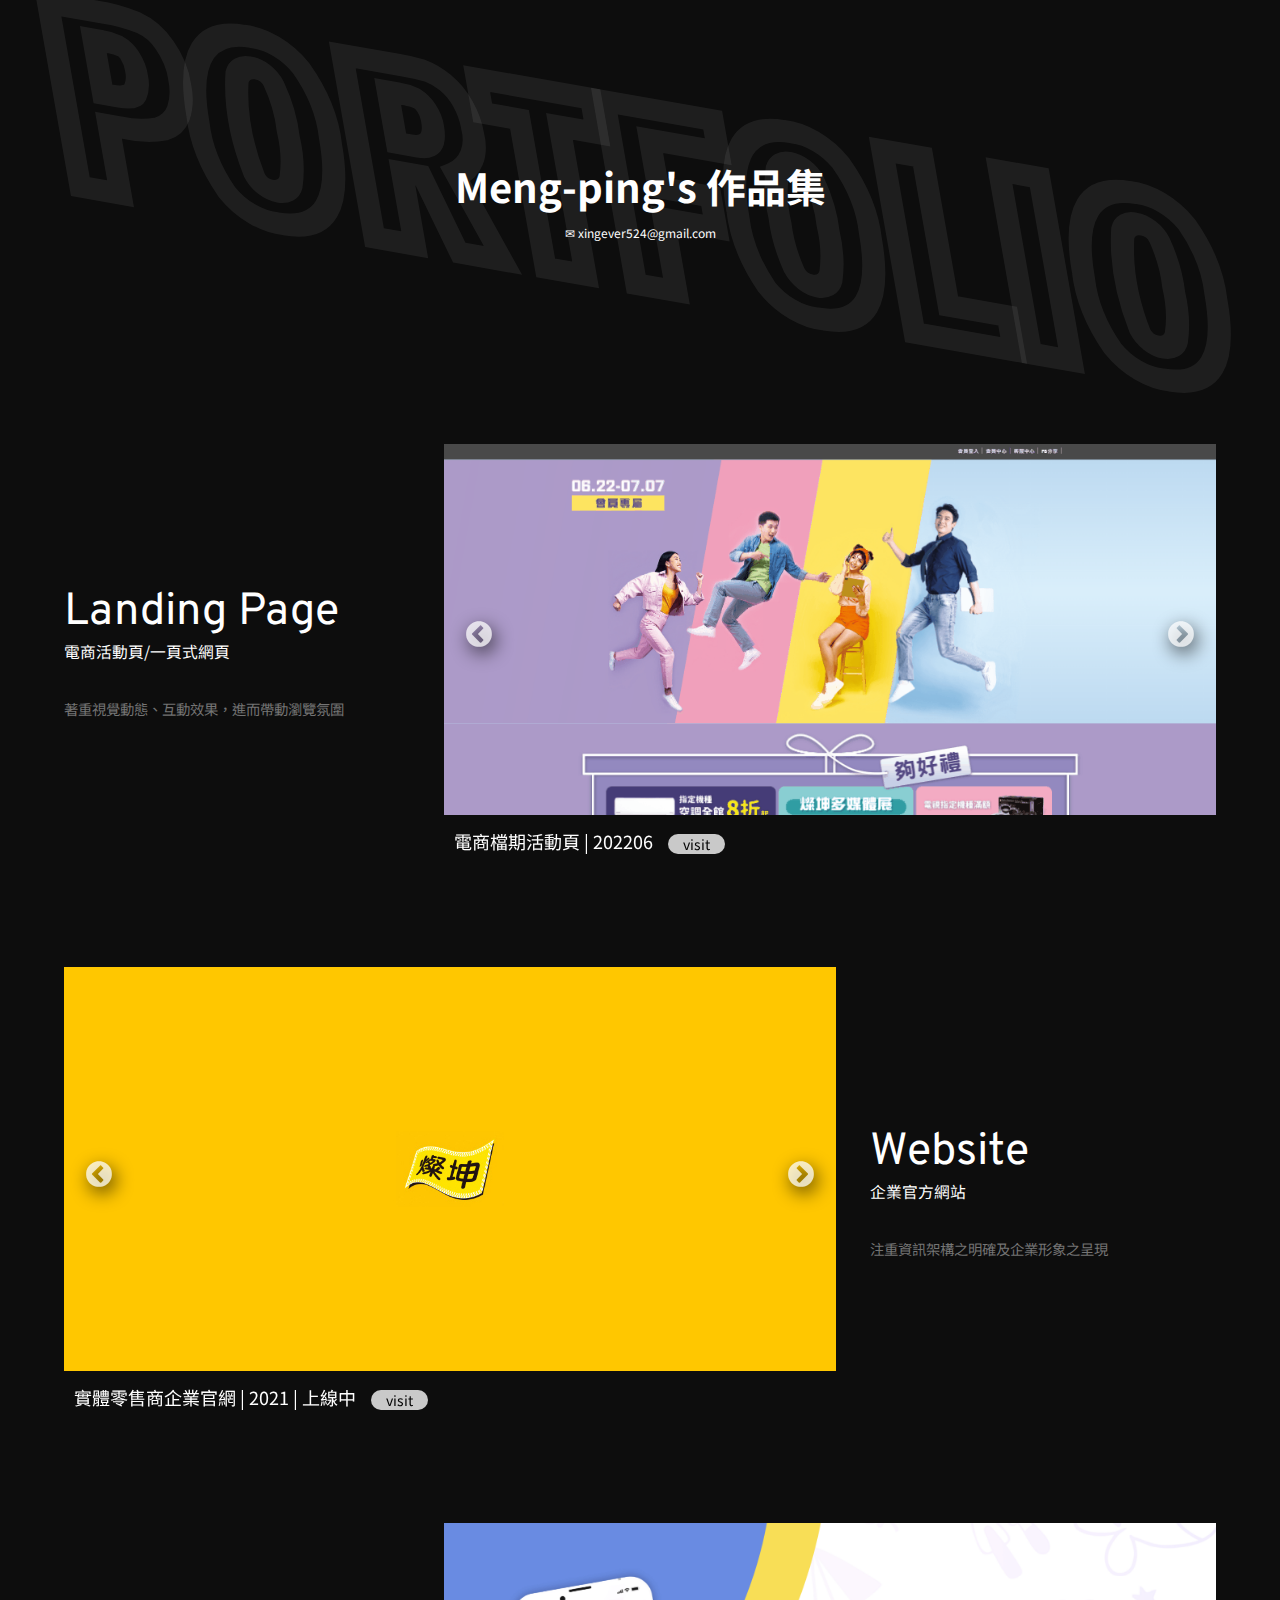
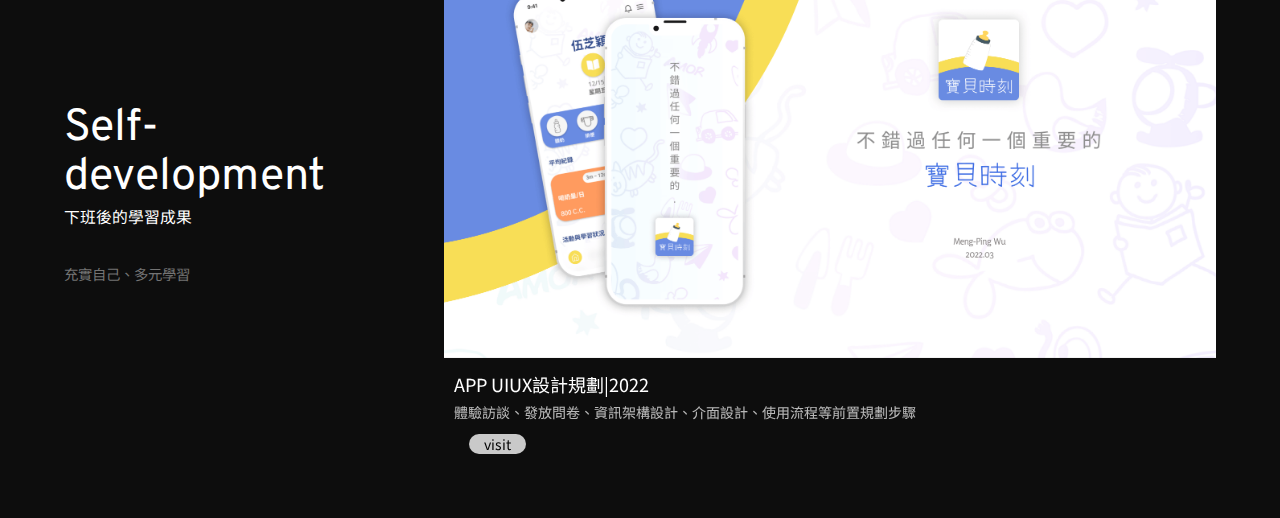
==== commit d5efc585: "Update index.html" ====
--- a/index.html
+++ b/index.html
@@ -71,9 +71,9 @@
                                 <div>
                                     <div class="box">
                                         <p><img src="screenshot/20220707.gif"
-                                                alt="https://events.tk3c.com/events_net/events_net/202207-kcoin/index-pre.html"
-                                                target="_blank"></p>
-                                        <p><a href="">行銷活動 Landing Page | 202207</a></p>
+                                                alt=""
+                                                ></p>
+                                        <p><a href="https://events.tk3c.com/events_net/events_net/202207-kcoin/index-pre.html" target="_blank">行銷活動 Landing Page | 202207</a></p>
                                     </div>
                                 </div>
                                 <div>
@@ -219,4 +219,4 @@
     </script>
 </body>
 
-</html>+</html>
--- a/css.css
+++ b/css.css
@@ -64,7 +64,7 @@
 .top h1 svg{transform-origin:50%}
 .top h2 span{font-size:.3em}
 .works section:nth-child(2){background:#000}
-.works section .centerWidth .right .box p a{font-size:14px!important}
+.works section .centerWidth .right .box p a,.works section:nth-child(2) .centerWidth .right .box p a{font-size:14px!important}
 .works section .centerWidth .right .box p a:after{font-size:12px}
 .uiuxframe .border{margin:10vh 50px}
 .uiuxframe .border .insdieborder{max-height:80vh}
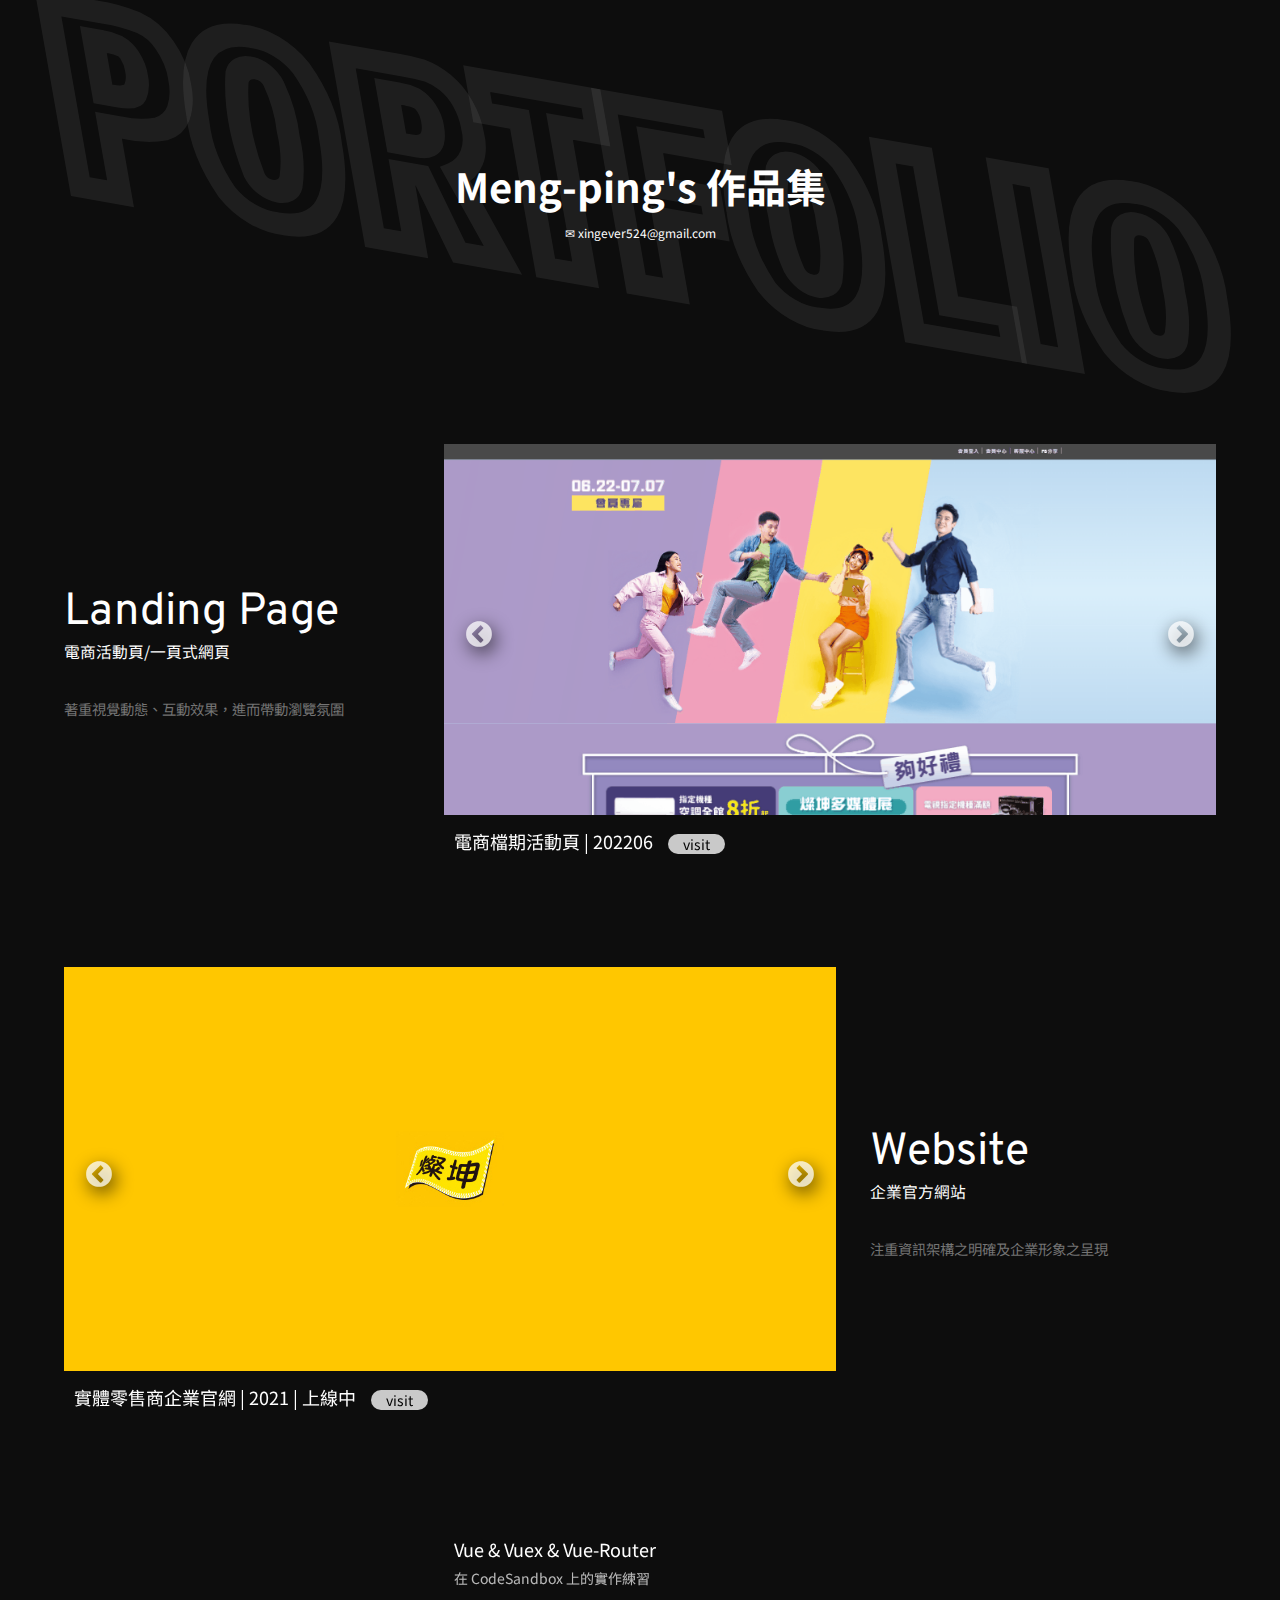
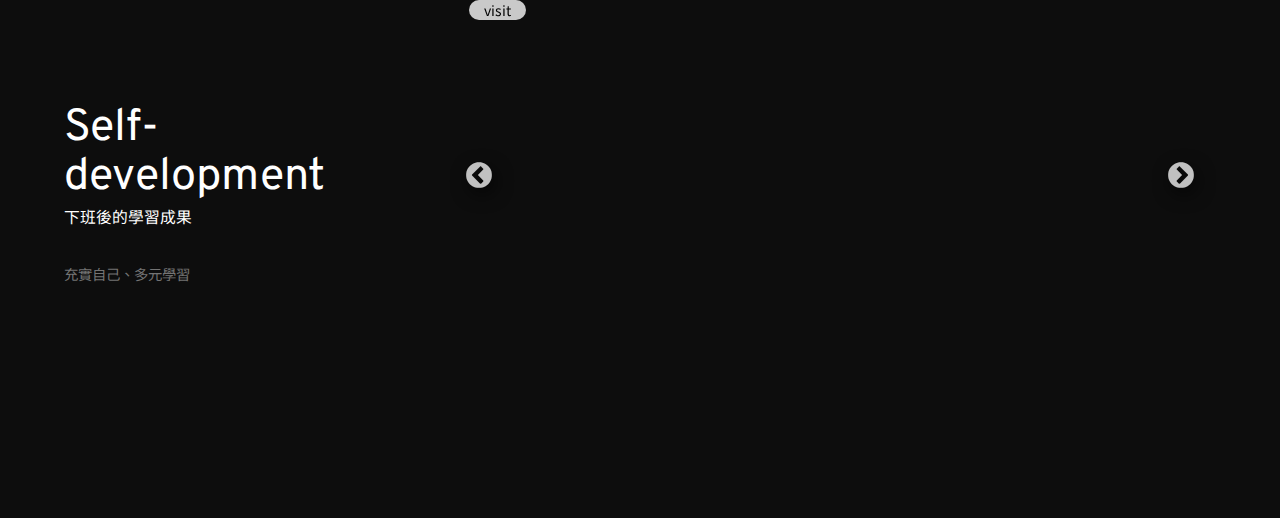
==== commit 6067df04: "Add files via upload" ====
--- a/index.html
+++ b/index.html
@@ -70,10 +70,9 @@
                                 </div>
                                 <div>
                                     <div class="box">
-                                        <p><img src="screenshot/20220707.gif"
-                                                alt=""
-                                                ></p>
-                                        <p><a href="https://events.tk3c.com/events_net/events_net/202207-kcoin/index-pre.html" target="_blank">行銷活動 Landing Page | 202207</a></p>
+                                        <p><img src="screenshot/20220707.gif" alt=""></p>
+                                        <p><a href="https://events.tk3c.com/events_net/events_net/202207-kcoin/index-pre.html"
+                                                target="_blank">行銷活動 Landing Page | 202207</a></p>
                                     </div>
                                 </div>
                                 <div>
@@ -113,28 +112,26 @@
                     </div>
                     <div class="right">
                         <div class="inside">
-                            <div class="inside">
-                                <div class="showshoe">
-                                    <div>
-                                        <div class="box">
-                                            <p><img src="screenshot/tkc.jpg" alt=""></p>
-                                            <p><a href="https://www.tsannkuen.com/" target="_blank">實體零售商企業官網 | 2021 |
-                                                    上線中</a></p>
-                                        </div>
-                                    </div>
-                                    <div>
-                                        <div class="box">
-                                            <p><img src="screenshot/tkc3.jpg" alt=""></p>
-                                            <p><a href="https://allseasons.com.tw/" target="_blank">房地產代銷商網站 | 2018 |
-                                                    上線中</a></p>
-                                        </div>
-                                    </div>
-                                    <div>
-                                        <div class="box">
-                                            <p><img src="screenshot/tkc2.jpg" alt=""></p>
-                                            <p><a href="http://ped.hosp.ncku.edu.tw/" target="_blank">醫院小兒科網站 | 2017 |
-                                                    上線中</a></p>
-                                        </div>
+                            <div class="showshoe">
+                                <div>
+                                    <div class="box">
+                                        <p><img src="screenshot/tkc.jpg" alt=""></p>
+                                        <p><a href="https://www.tsannkuen.com/" target="_blank">實體零售商企業官網 | 2021 |
+                                                上線中</a></p>
+                                    </div>
+                                </div>
+                                <div>
+                                    <div class="box">
+                                        <p><img src="screenshot/tkc3.jpg" alt=""></p>
+                                        <p><a href="https://allseasons.com.tw/" target="_blank">房地產代銷商網站 | 2018 |
+                                                上線中</a></p>
+                                    </div>
+                                </div>
+                                <div>
+                                    <div class="box">
+                                        <p><img src="screenshot/tkc2.jpg" alt=""></p>
+                                        <p><a href="http://ped.hosp.ncku.edu.tw/" target="_blank">醫院小兒科網站 | 2017 |
+                                                上線中</a></p>
                                     </div>
                                 </div>
                             </div>
@@ -154,6 +151,13 @@
                     <div class="right">
                         <div class="inside">
                             <div class="showshoe">
+                                <div>
+                                    <div class="box">
+                                        <p><img src="screenshot/vue.jpg" alt=""></p>
+                                        <p><a href="https://s22rtp.csb.app/" target="_blank">Vue & Vuex & Vue-Router <span>在 CodeSandbox 上的實作練習</span></a></p>
+                                    </div>
+                                </div>
+
                                 <div>
                                     <div class="box">
                                         <p><img src="uxui/1.png" alt=""></p>
@@ -191,11 +195,11 @@
                 <img src="uxui/17.png" alt="">
                 <img src="uxui/18.png" alt="">
                 <img src="uxui/19.png" alt="">
-                <img src="uxui/20.png" alt="">             
+                <img src="uxui/20.png" alt="">
             </div>
             <span class="close">X</span>
         </div>
-        
+
     </div>
     <script>
         $(document).ready(function () {
@@ -219,4 +223,4 @@
     </script>
 </body>
 
-</html>
+</html>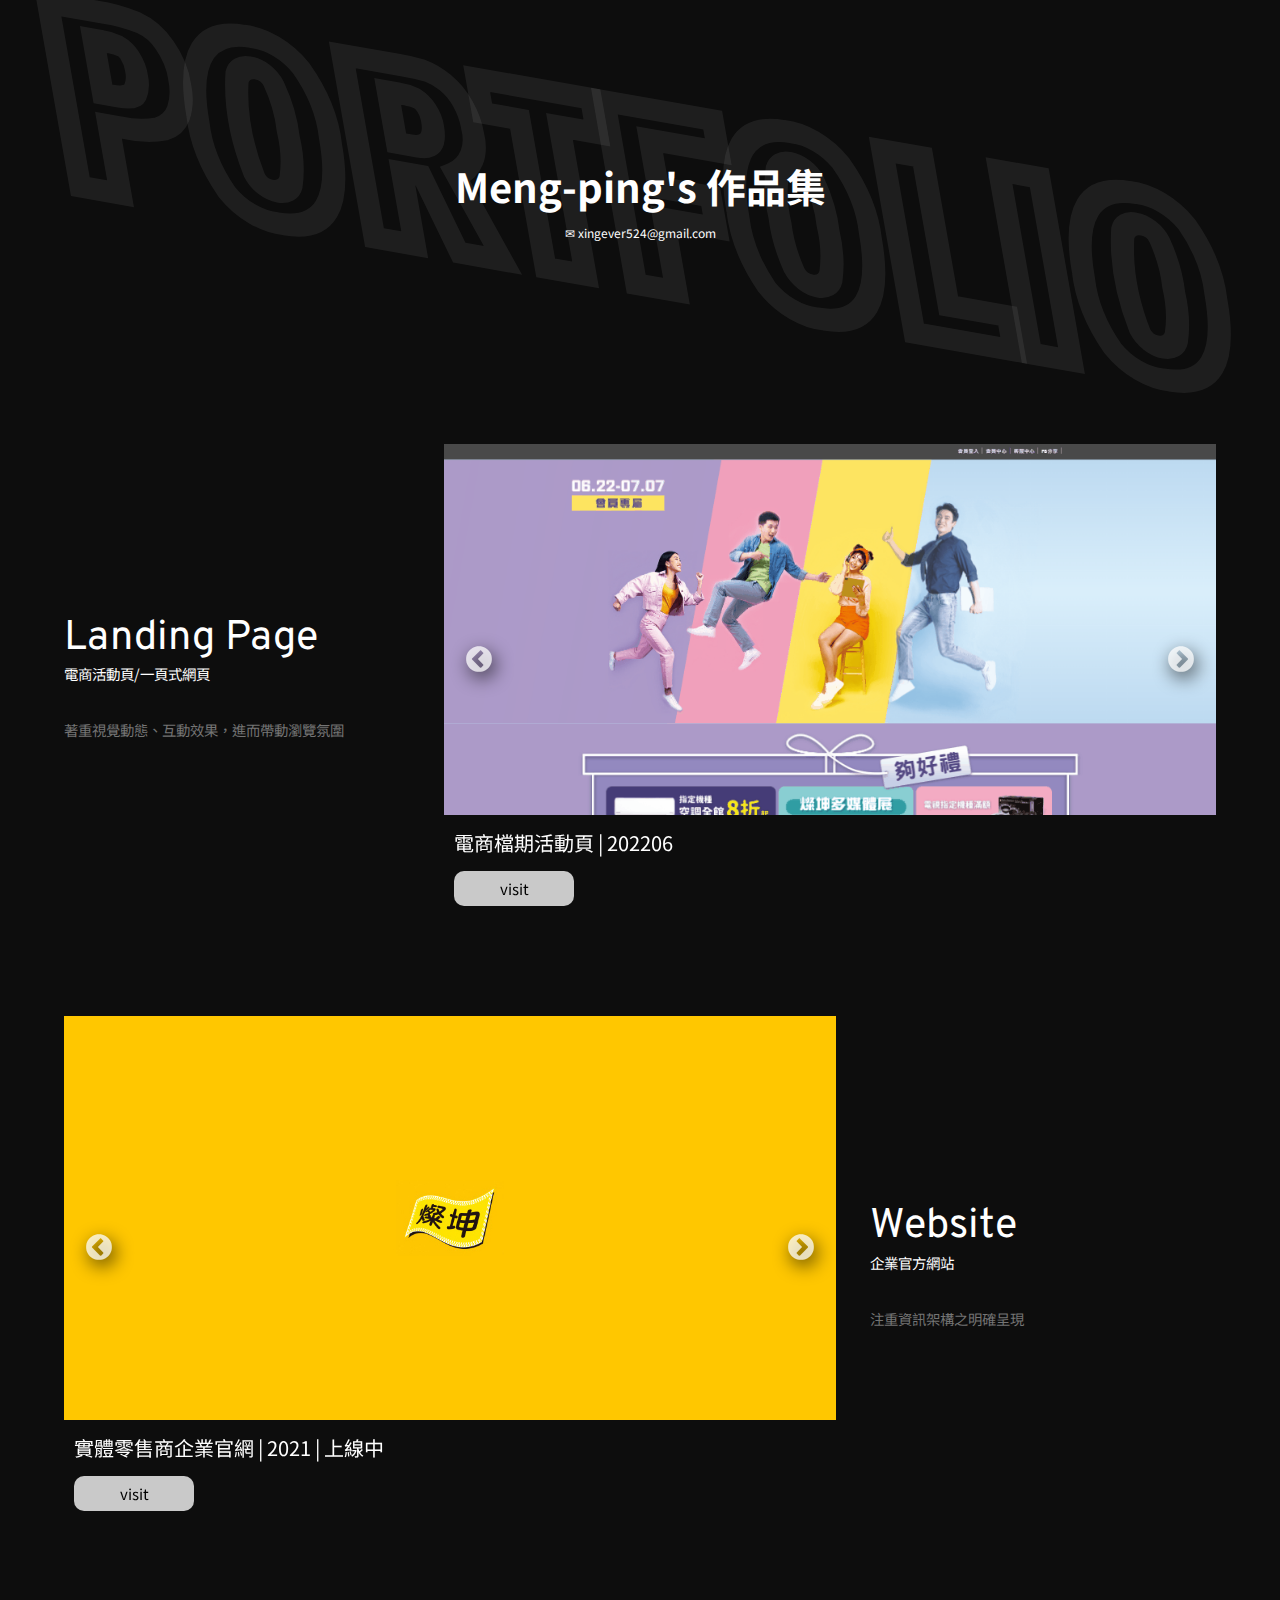
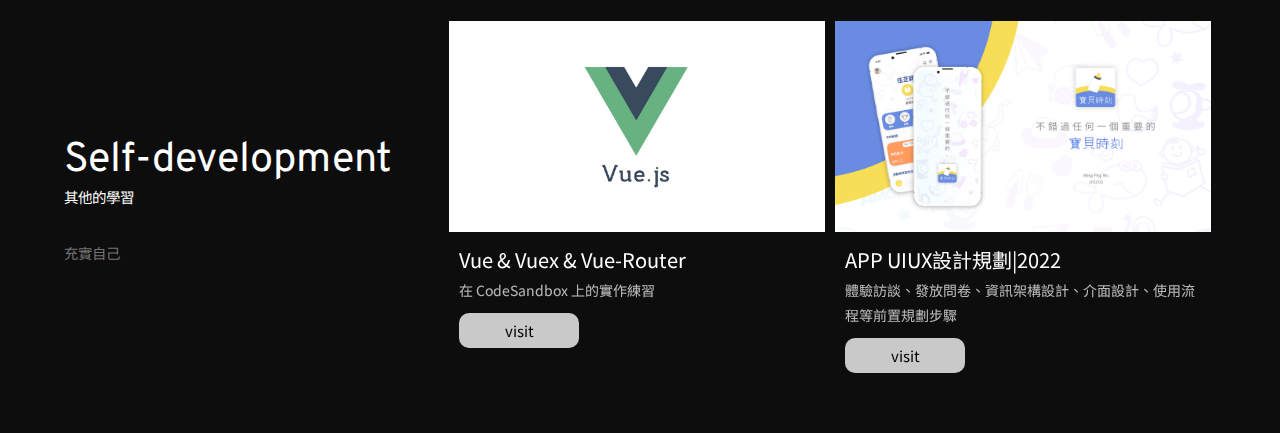
==== commit 78bdd2c6: "Add files via upload" ====
--- a/index.html
+++ b/index.html
@@ -108,7 +108,7 @@
                             Website
                             <span>企業官方網站</span>
                         </h2>
-                        <h3>注重資訊架構之明確及企業形象之呈現</h3>
+                        <h3>注重資訊架構之明確呈現</h3>
                     </div>
                     <div class="right">
                         <div class="inside">
@@ -139,18 +139,17 @@
                     </div>
                 </div>
             </section>
-            <section>
+            <section class="bottom">
                 <div class="centerWidth">
                     <div class="left">
                         <h2>
                             Self-development
-                            <span>下班後的學習成果</span>
+                            <span>其他的學習</span>
                         </h2>
-                        <h3>充實自己、多元學習</h3>
+                        <h3>充實自己</h3>
                     </div>
                     <div class="right">
                         <div class="inside">
-                            <div class="showshoe">
                                 <div>
                                     <div class="box">
                                         <p><img src="screenshot/vue.jpg" alt=""></p>
@@ -166,7 +165,6 @@
                                         </p>
                                     </div>
                                 </div>
-                            </div>
                         </div>
                     </div>
                 </div>
--- a/css.css
+++ b/css.css
@@ -32,17 +32,19 @@
 .works section .centerWidth{display:flex;flex-wrap:nowrap;justify-content:space-between;align-items:center}
 .works section .centerWidth .left{width:30%}
 .works section .centerWidth .right{width:67%}
-.works section .centerWidth .left h2{font-family:Overpass,sans-serif;font-size:2.5em;line-height:110%}
+.works section .centerWidth .left h2{font-family:Overpass,sans-serif;font-size:2.3em;line-height:110%}
 .works section .centerWidth .left h2 span{display:block;font-size:.35em;font-family:"Noto Sans TC"}
 .works section .centerWidth .left h3{color:#747474;font-size:.8em;margin-top:30px;font-weight:400}
-.works section .centerWidth .right .box p a{display:block;color:#fff;padding:10px;transition:all .2s linear;position:relative}
-.works section .centerWidth .right .box p a:after{content:'visit';display:inline-block;font-size:14px;background:#e1e1e1e3;border-radius:20px;padding:3px 15px;color:#000;line-height:100%;transition:all .2s linear;margin-left:15px;vertical-align:middle}
+.works section .centerWidth .right .box p a{display:block;color:#fff;padding:10px;transition:all .2s linear;position:relative;font-size:20px}
+.works section .centerWidth .right .box p a:after{text-align:center;content:'visit';display:block;background:#e1e1e1e3;border-radius:10px;color:#000;line-height:100%;transition:all .2s linear;vertical-align:middle;padding:10px;width:100px;font-size:15px;margin-top:10px}
 .works section .centerWidth .right .box p a:hover:after{background:#c1e1da}
 .works section .centerWidth .right .box p span{font-size:14px;color:#ffffffb5;display:block}
 .works section:nth-child(2) .centerWidth .right{order:1}
 .works section:nth-child(2) .centerWidth .left{order:2}
 .works section .slick-prev{left:25px;z-index:2;transform:scale(1.5);top:calc(50% - 30px);filter:drop-shadow(2px 4px 6px #000)}
 .works section .slick-next{right:25px;z-index:2;top:calc(50% - 30px);transform:scale(1.5);filter:drop-shadow(2px 4px 6px #000)}
+.bottom .inside{display:flex;flex-wrap:wrap;align-items:flex-start;justify-content:flex-start}
+.bottom .inside>div{width:calc(50% - 10px);margin:0 5px}
 .uiuxframe{display:none}
 .uiuxframe.open{display:block;position:fixed;top:0;left:0;width:100%;height:100%;background:#000;z-index:9}
 .uiuxframe .border{margin:15vh 25vh;position:relative}
@@ -64,8 +66,6 @@
 .top h1 svg{transform-origin:50%}
 .top h2 span{font-size:.3em}
 .works section:nth-child(2){background:#000}
-.works section .centerWidth .right .box p a,.works section:nth-child(2) .centerWidth .right .box p a{font-size:14px!important}
-.works section .centerWidth .right .box p a:after{font-size:12px}
 .uiuxframe .border{margin:10vh 50px}
 .uiuxframe .border .insdieborder{max-height:80vh}
 }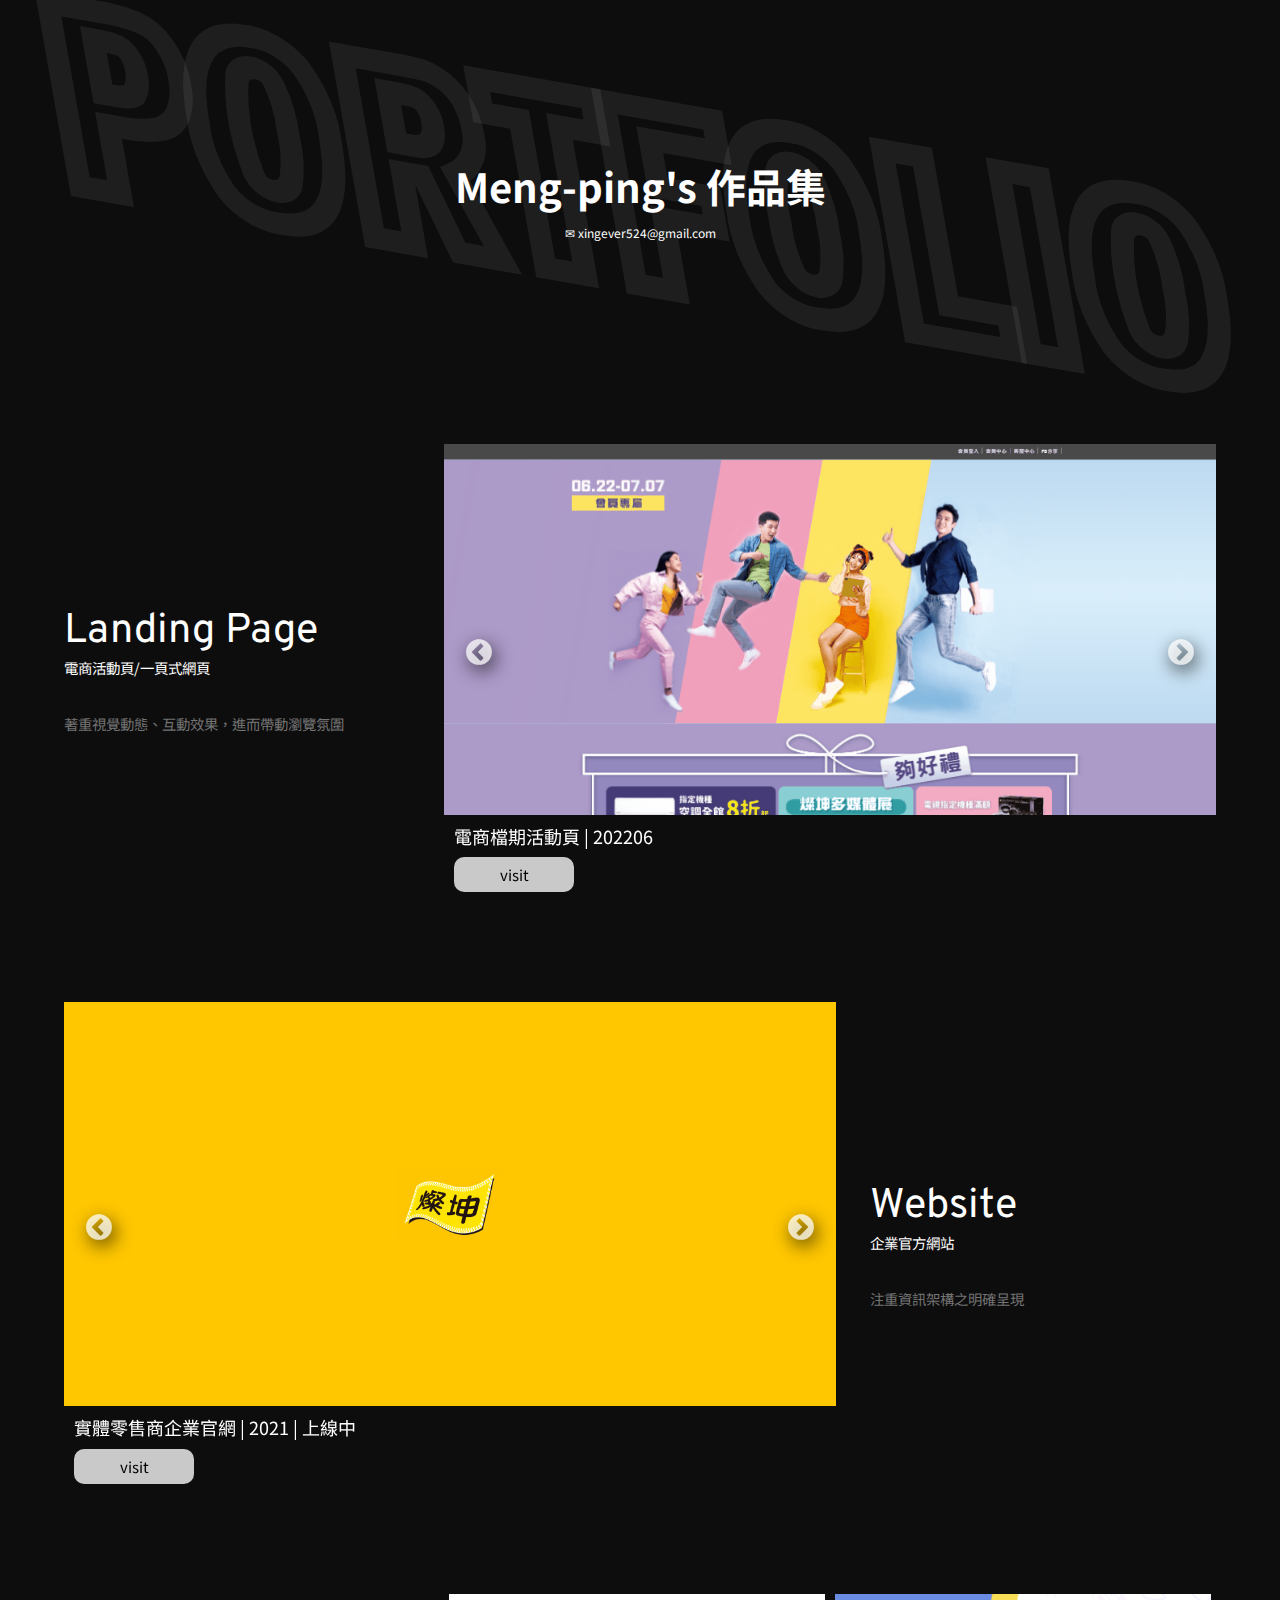
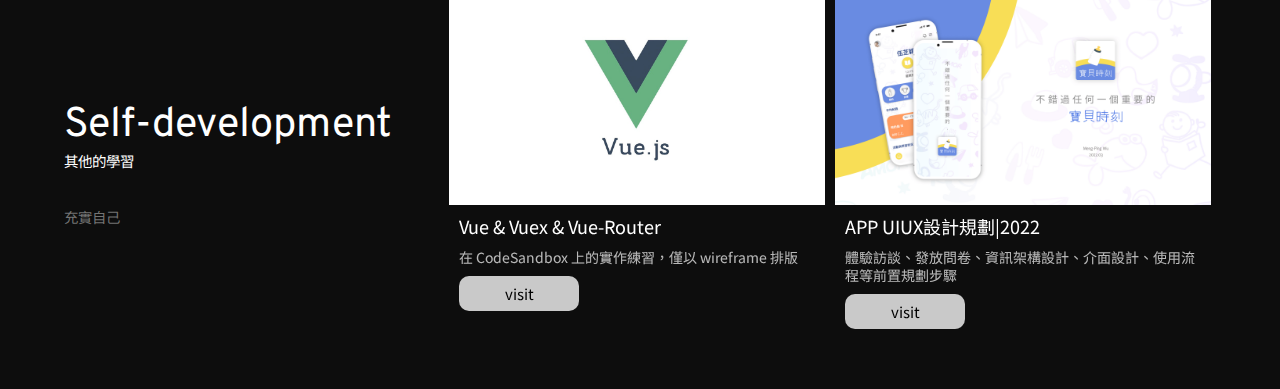
==== commit 1787044d: "Add files via upload" ====
--- a/index.html
+++ b/index.html
@@ -153,7 +153,7 @@
                                 <div>
                                     <div class="box">
                                         <p><img src="screenshot/vue.jpg" alt=""></p>
-                                        <p><a href="https://s22rtp.csb.app/" target="_blank">Vue & Vuex & Vue-Router <span>在 CodeSandbox 上的實作練習</span></a></p>
+                                        <p><a href="https://s22rtp.csb.app/" target="_blank">Vue & Vuex & Vue-Router <span>在 CodeSandbox 上的實作練習，僅以 wireframe 排版</span></a></p>
                                     </div>
                                 </div>
 
--- a/css.css
+++ b/css.css
@@ -35,10 +35,10 @@
 .works section .centerWidth .left h2{font-family:Overpass,sans-serif;font-size:2.3em;line-height:110%}
 .works section .centerWidth .left h2 span{display:block;font-size:.35em;font-family:"Noto Sans TC"}
 .works section .centerWidth .left h3{color:#747474;font-size:.8em;margin-top:30px;font-weight:400}
-.works section .centerWidth .right .box p a{display:block;color:#fff;padding:10px;transition:all .2s linear;position:relative;font-size:20px}
+.works section .centerWidth .right .box p a{display:block;color:#fff;padding:10px;transition:all .2s linear;position:relative;font-size:18px !important;    line-height: 125%;}
 .works section .centerWidth .right .box p a:after{text-align:center;content:'visit';display:block;background:#e1e1e1e3;border-radius:10px;color:#000;line-height:100%;transition:all .2s linear;vertical-align:middle;padding:10px;width:100px;font-size:15px;margin-top:10px}
 .works section .centerWidth .right .box p a:hover:after{background:#c1e1da}
-.works section .centerWidth .right .box p span{font-size:14px;color:#ffffffb5;display:block}
+.works section .centerWidth .right .box p span{font-size:14px;color:#ffffffb5;display:block;line-height: 130%;margin-top: 10px;}
 .works section:nth-child(2) .centerWidth .right{order:1}
 .works section:nth-child(2) .centerWidth .left{order:2}
 .works section .slick-prev{left:25px;z-index:2;transform:scale(1.5);top:calc(50% - 30px);filter:drop-shadow(2px 4px 6px #000)}
